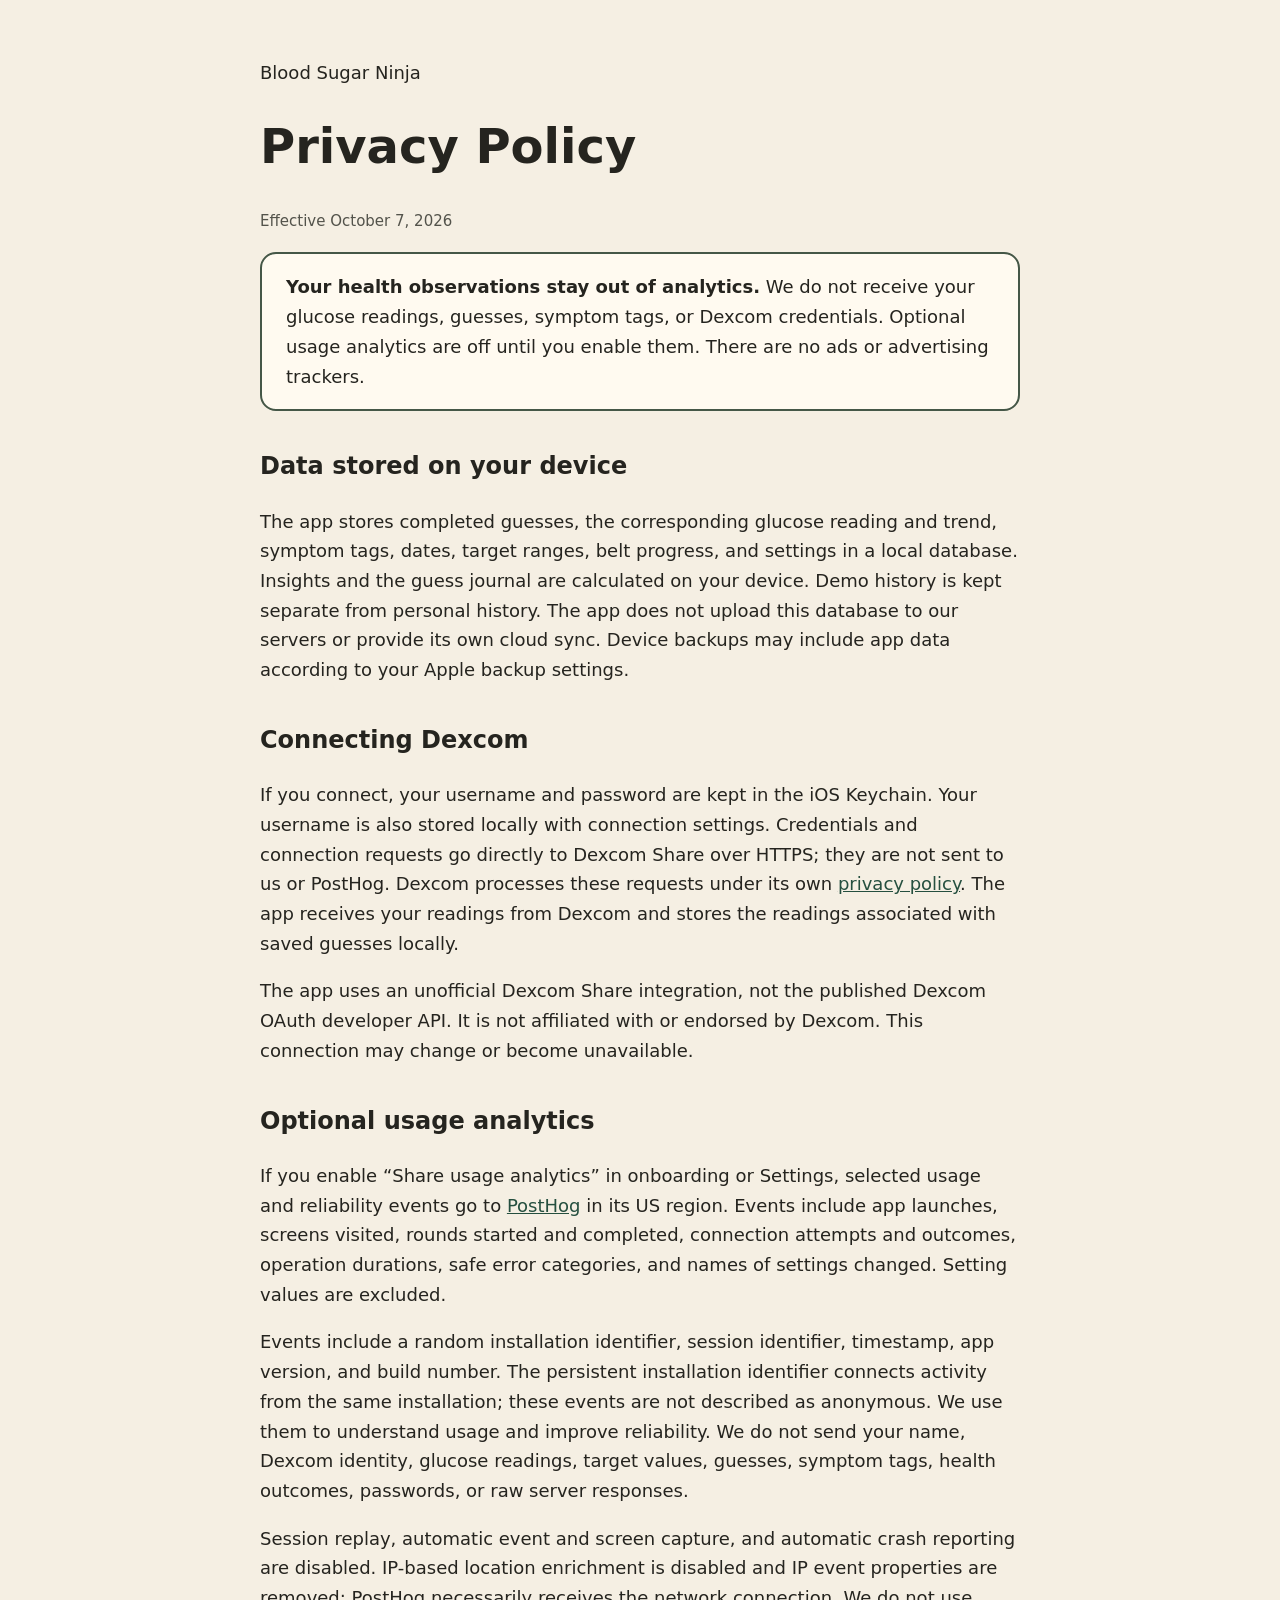
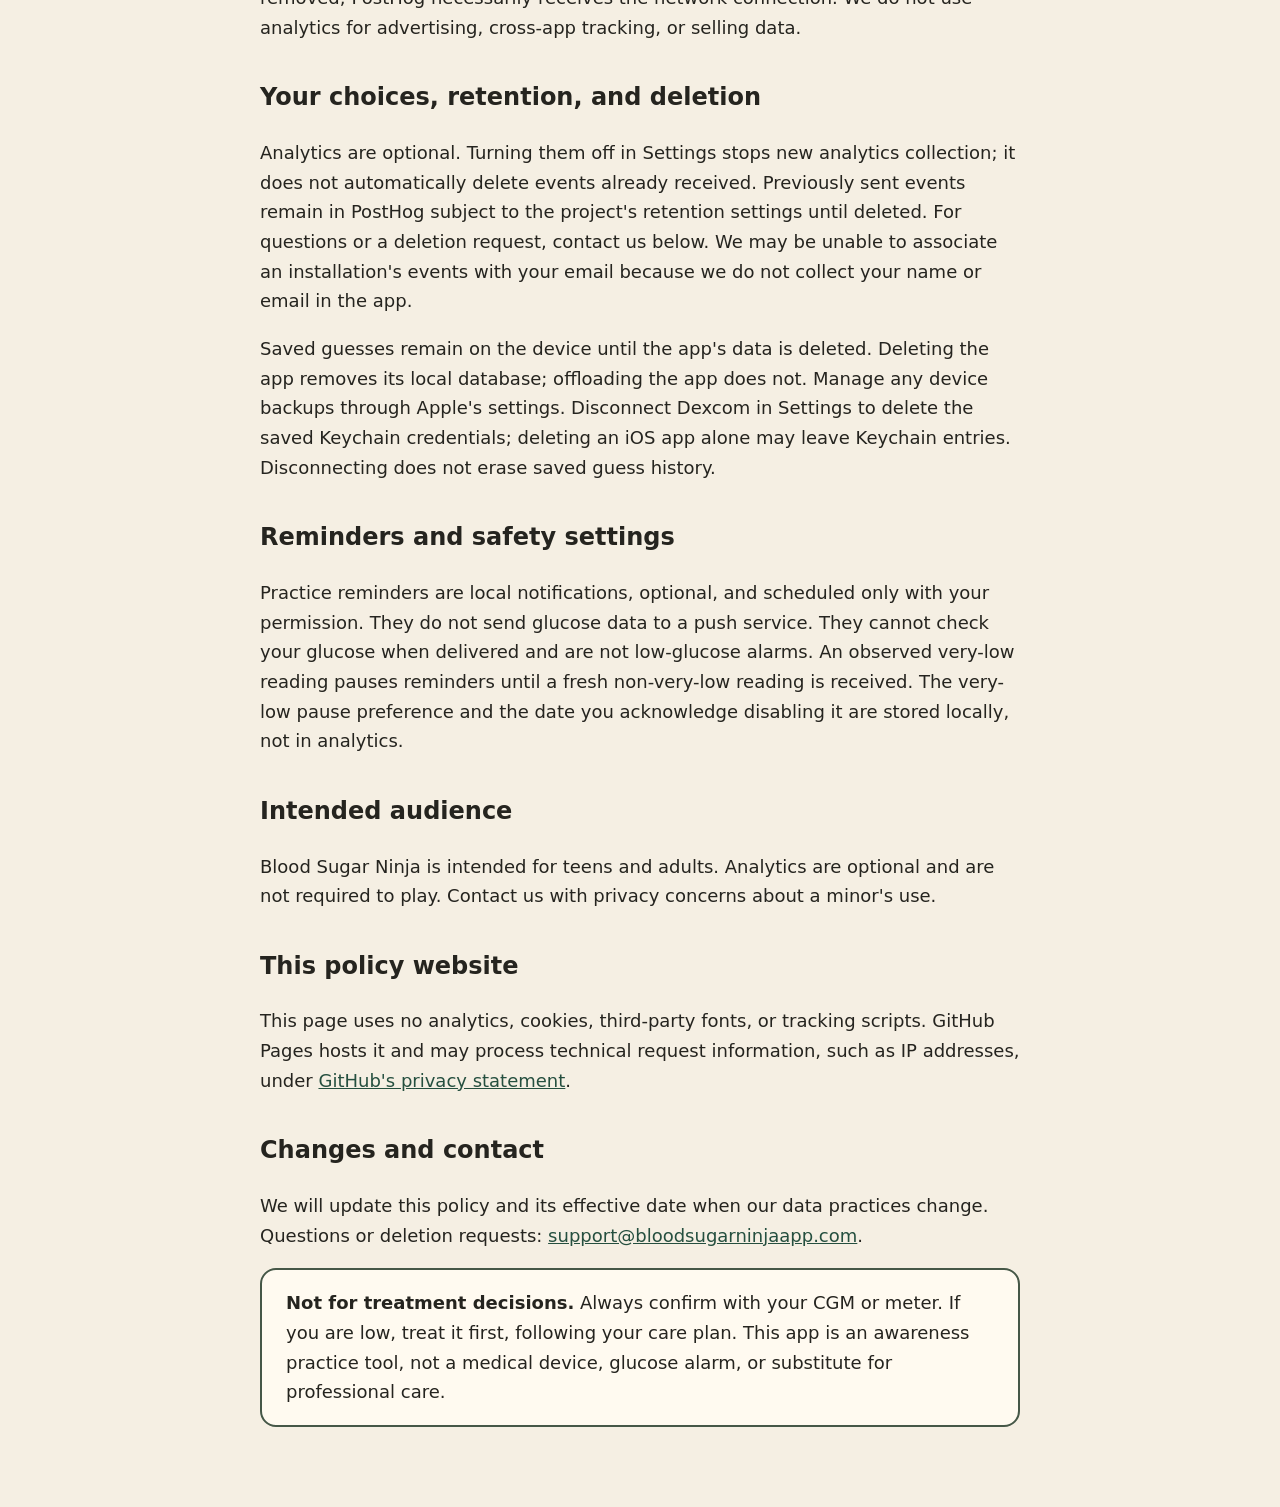
==== privacy.html @ e1798024 "Publish Blood Sugar Ninja prelaunch website and support page" ====
<!doctype html>
<html lang="en"><head><meta charset="utf-8"><meta name="viewport" content="width=device-width, initial-scale=1">
<title>Blood Sugar Ninja — Privacy Policy</title>
<meta name="description" content="How Blood Sugar Ninja handles glucose readings, saved guesses, optional analytics, and your privacy choices.">
<style>body{font:18px/1.65 system-ui,sans-serif;background:#f5efe3;color:#25241f;margin:0}main{max-width:760px;margin:auto;padding:40px 24px 80px}h1{font-size:clamp(32px,7vw,48px);line-height:1.1}h2{font-size:24px;margin-top:36px}a{color:#254f3f}aside{padding:18px 24px;border:2px solid #455747;border-radius:16px;background:#fffaf0}small{color:#53534b}</style>
</head><body><main>
<p>Blood Sugar Ninja</p><h1>Privacy Policy</h1><p><small>Effective October 7, 2026</small></p>
<aside><strong>Your health observations stay out of analytics.</strong> We do not receive your glucose readings, guesses, symptom tags, or Dexcom credentials. Optional usage analytics are off until you enable them. There are no ads or advertising trackers.</aside>
<h2>Data stored on your device</h2>
<p>The app stores completed guesses, the corresponding glucose reading and trend, symptom tags, dates, target ranges, belt progress, and settings in a local database. Insights and the guess journal are calculated on your device. Demo history is kept separate from personal history. The app does not upload this database to our servers or provide its own cloud sync. Device backups may include app data according to your Apple backup settings.</p>
<h2>Connecting Dexcom</h2>
<p>If you connect, your username and password are kept in the iOS Keychain. Your username is also stored locally with connection settings. Credentials and connection requests go directly to Dexcom Share over HTTPS; they are not sent to us or PostHog. Dexcom processes these requests under its own <a href="https://www.dexcom.com/en-us/legal/privacy-policy">privacy policy</a>. The app receives your readings from Dexcom and stores the readings associated with saved guesses locally.</p>
<p>The app uses an unofficial Dexcom Share integration, not the published Dexcom OAuth developer API. It is not affiliated with or endorsed by Dexcom. This connection may change or become unavailable.</p>
<h2>Optional usage analytics</h2>
<p>If you enable “Share usage analytics” in onboarding or Settings, selected usage and reliability events go to <a href="https://posthog.com/privacy">PostHog</a> in its US region. Events include app launches, screens visited, rounds started and completed, connection attempts and outcomes, operation durations, safe error categories, and names of settings changed. Setting values are excluded.</p>
<p>Events include a random installation identifier, session identifier, timestamp, app version, and build number. The persistent installation identifier connects activity from the same installation; these events are not described as anonymous. We use them to understand usage and improve reliability. We do not send your name, Dexcom identity, glucose readings, target values, guesses, symptom tags, health outcomes, passwords, or raw server responses.</p>
<p>Session replay, automatic event and screen capture, and automatic crash reporting are disabled. IP-based location enrichment is disabled and IP event properties are removed; PostHog necessarily receives the network connection. We do not use analytics for advertising, cross-app tracking, or selling data.</p>
<h2>Your choices, retention, and deletion</h2>
<p>Analytics are optional. Turning them off in Settings stops new analytics collection; it does not automatically delete events already received. Previously sent events remain in PostHog subject to the project's retention settings until deleted. For questions or a deletion request, contact us below. We may be unable to associate an installation's events with your email because we do not collect your name or email in the app.</p>
<p>Saved guesses remain on the device until the app's data is deleted. Deleting the app removes its local database; offloading the app does not. Manage any device backups through Apple's settings. Disconnect Dexcom in Settings to delete the saved Keychain credentials; deleting an iOS app alone may leave Keychain entries. Disconnecting does not erase saved guess history.</p>
<h2>Reminders and safety settings</h2>
<p>Practice reminders are local notifications, optional, and scheduled only with your permission. They do not send glucose data to a push service. They cannot check your glucose when delivered and are not low-glucose alarms. An observed very-low reading pauses reminders until a fresh non-very-low reading is received. The very-low pause preference and the date you acknowledge disabling it are stored locally, not in analytics.</p>
<h2>Intended audience</h2>
<p>Blood Sugar Ninja is intended for teens and adults. Analytics are optional and are not required to play. Contact us with privacy concerns about a minor's use.</p>
<h2>This policy website</h2>
<p>This page uses no analytics, cookies, third-party fonts, or tracking scripts. GitHub Pages hosts it and may process technical request information, such as IP addresses, under <a href="https://docs.github.com/en/site-policy/privacy-policies/github-general-privacy-statement">GitHub's privacy statement</a>.</p>
<h2>Changes and contact</h2>
<p>We will update this policy and its effective date when our data practices change. Questions or deletion requests: <a href="mailto:support@bloodsugarninjaapp.com">support@bloodsugarninjaapp.com</a>.</p>
<aside><strong>Not for treatment decisions.</strong> Always confirm with your CGM or meter. If you are low, treat it first, following your care plan. This app is an awareness practice tool, not a medical device, glucose alarm, or substitute for professional care.</aside>
</main></body></html>
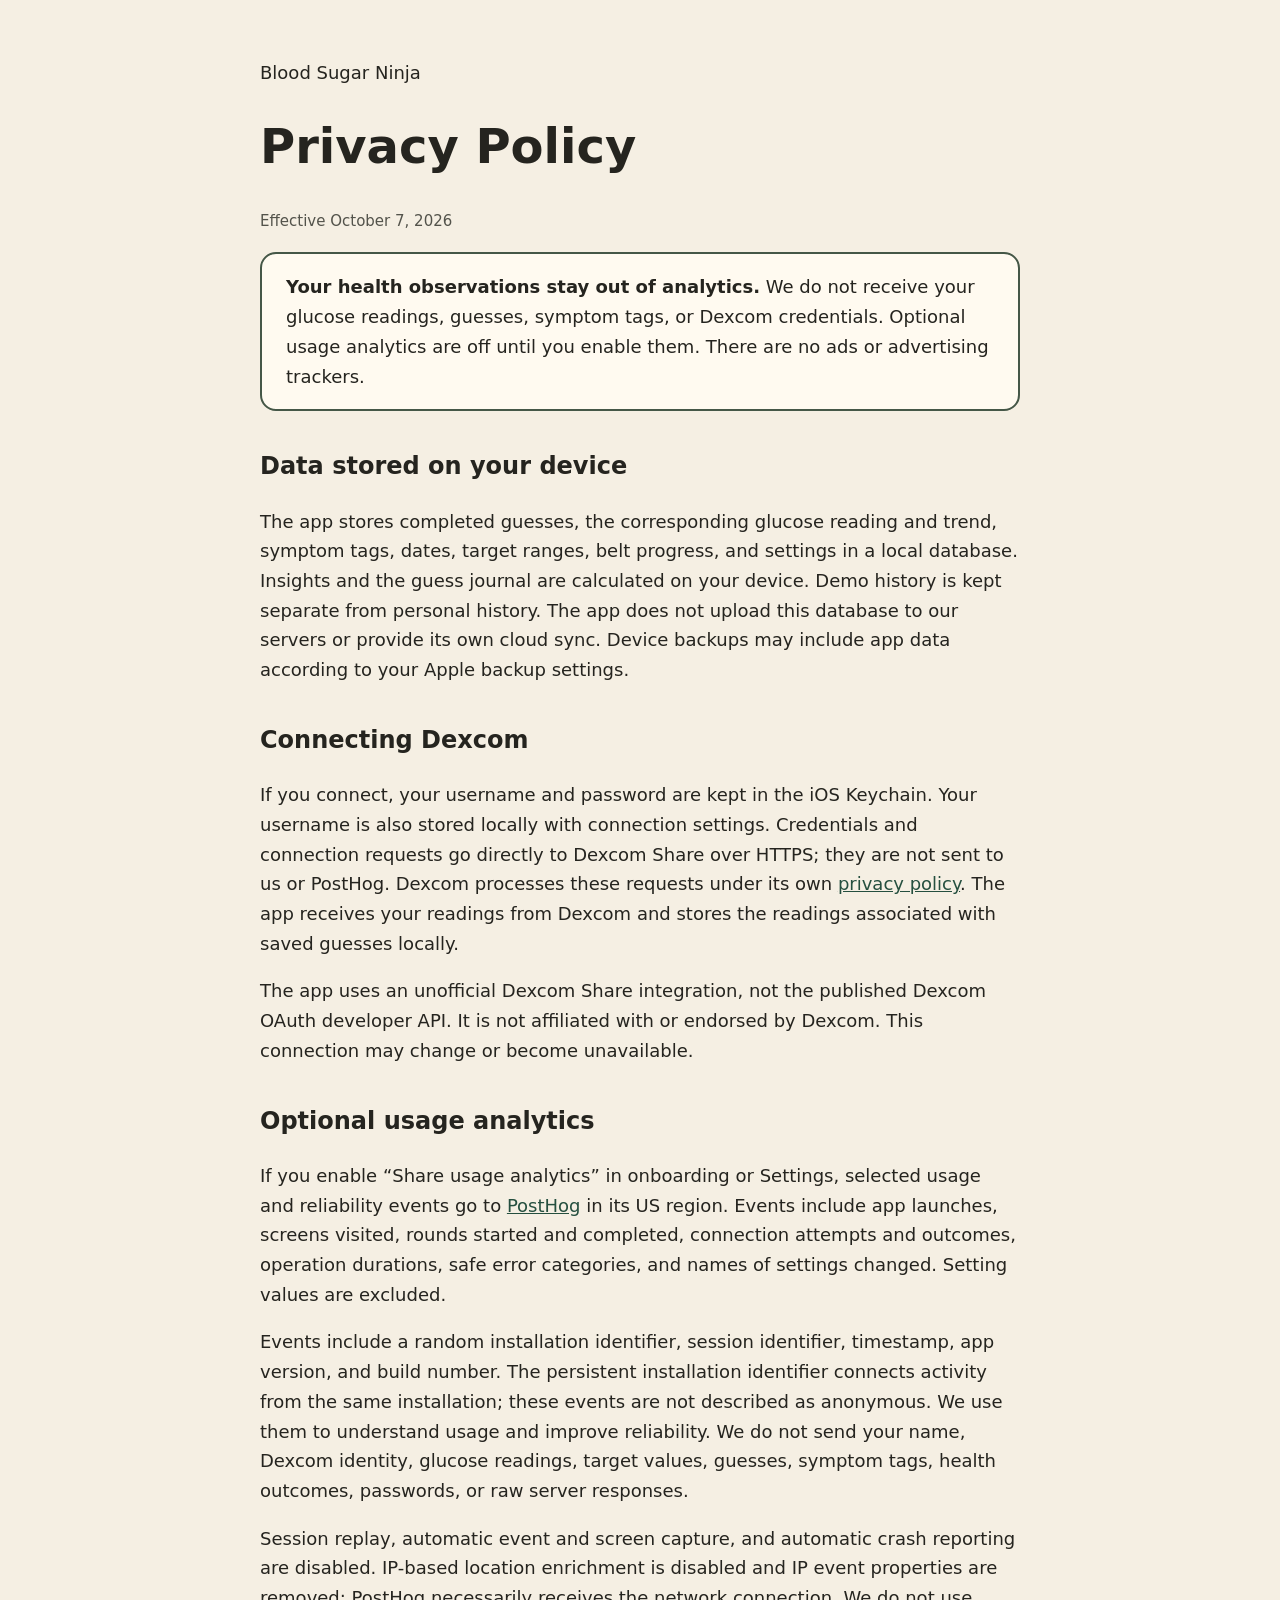
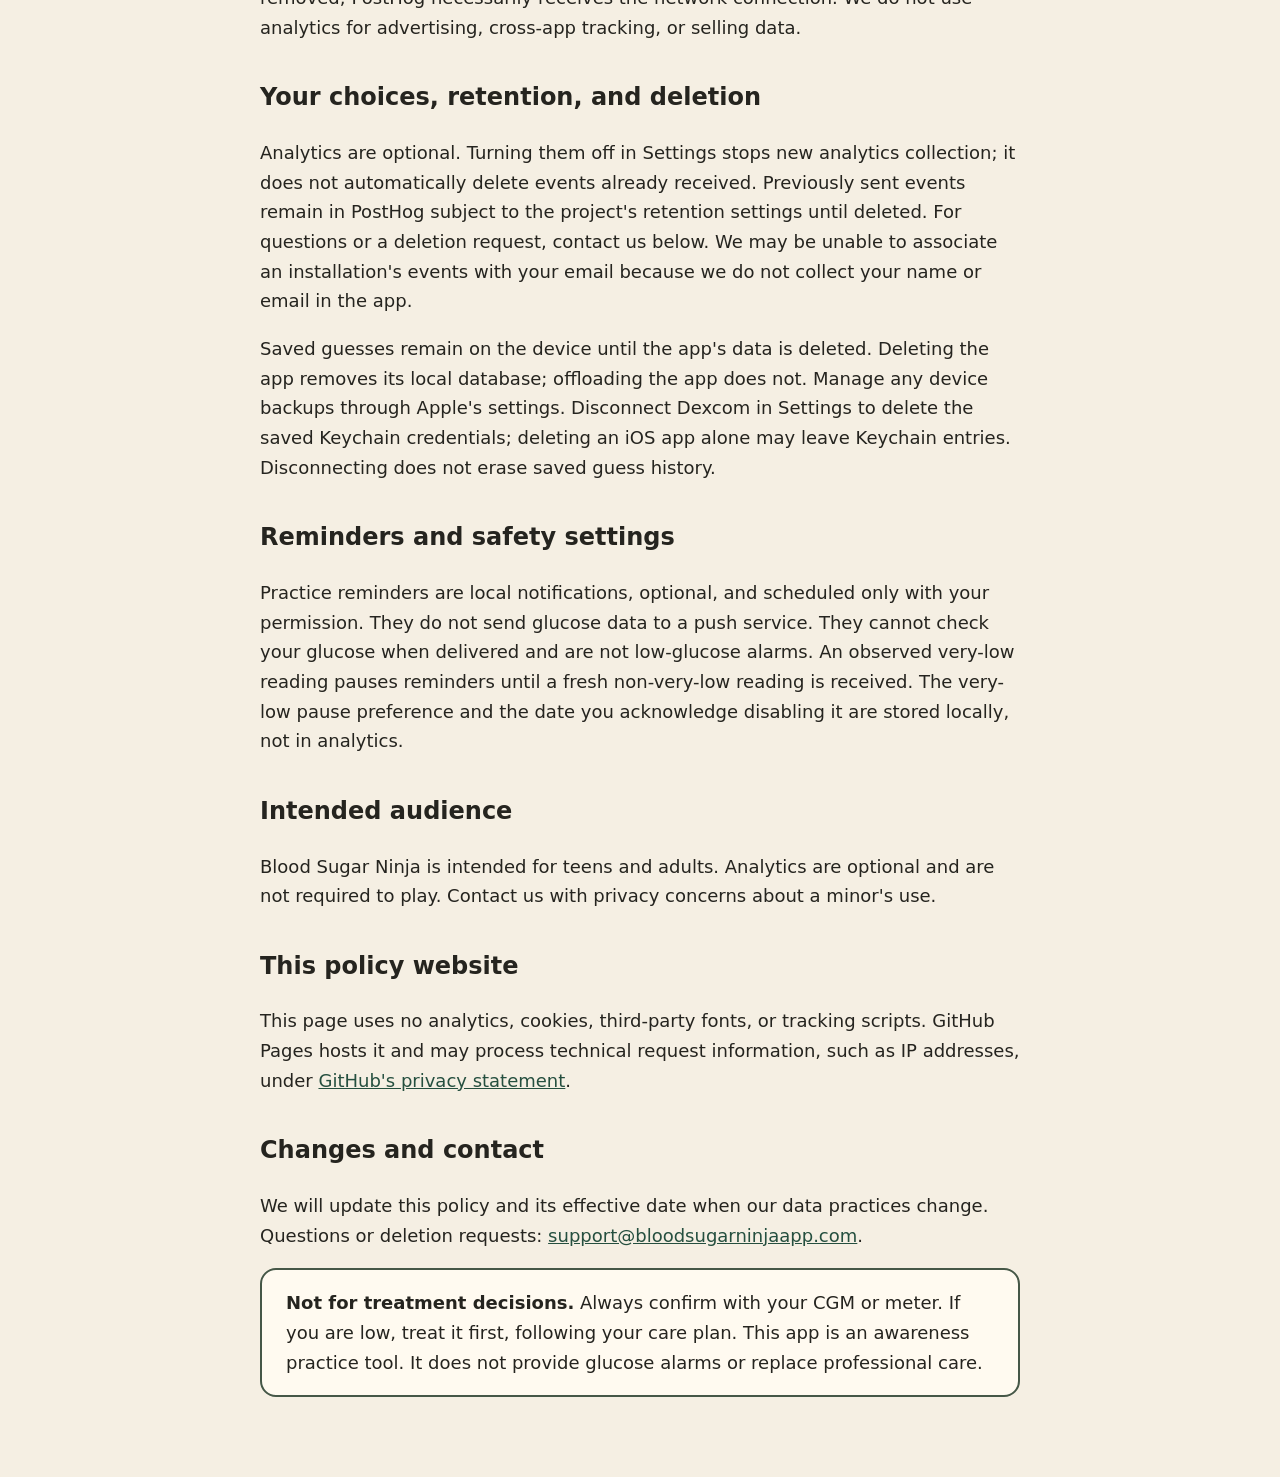
==== commit a7787355: "Polish mobile prelaunch layout and refresh website assets" ====
--- a/privacy.html
+++ b/privacy.html
@@ -26,5 +26,5 @@
 <p>This page uses no analytics, cookies, third-party fonts, or tracking scripts. GitHub Pages hosts it and may process technical request information, such as IP addresses, under <a href="https://docs.github.com/en/site-policy/privacy-policies/github-general-privacy-statement">GitHub's privacy statement</a>.</p>
 <h2>Changes and contact</h2>
 <p>We will update this policy and its effective date when our data practices change. Questions or deletion requests: <a href="mailto:support@bloodsugarninjaapp.com">support@bloodsugarninjaapp.com</a>.</p>
-<aside><strong>Not for treatment decisions.</strong> Always confirm with your CGM or meter. If you are low, treat it first, following your care plan. This app is an awareness practice tool, not a medical device, glucose alarm, or substitute for professional care.</aside>
+<aside><strong>Not for treatment decisions.</strong> Always confirm with your CGM or meter. If you are low, treat it first, following your care plan. This app is an awareness practice tool. It does not provide glucose alarms or replace professional care.</aside>
 </main></body></html>
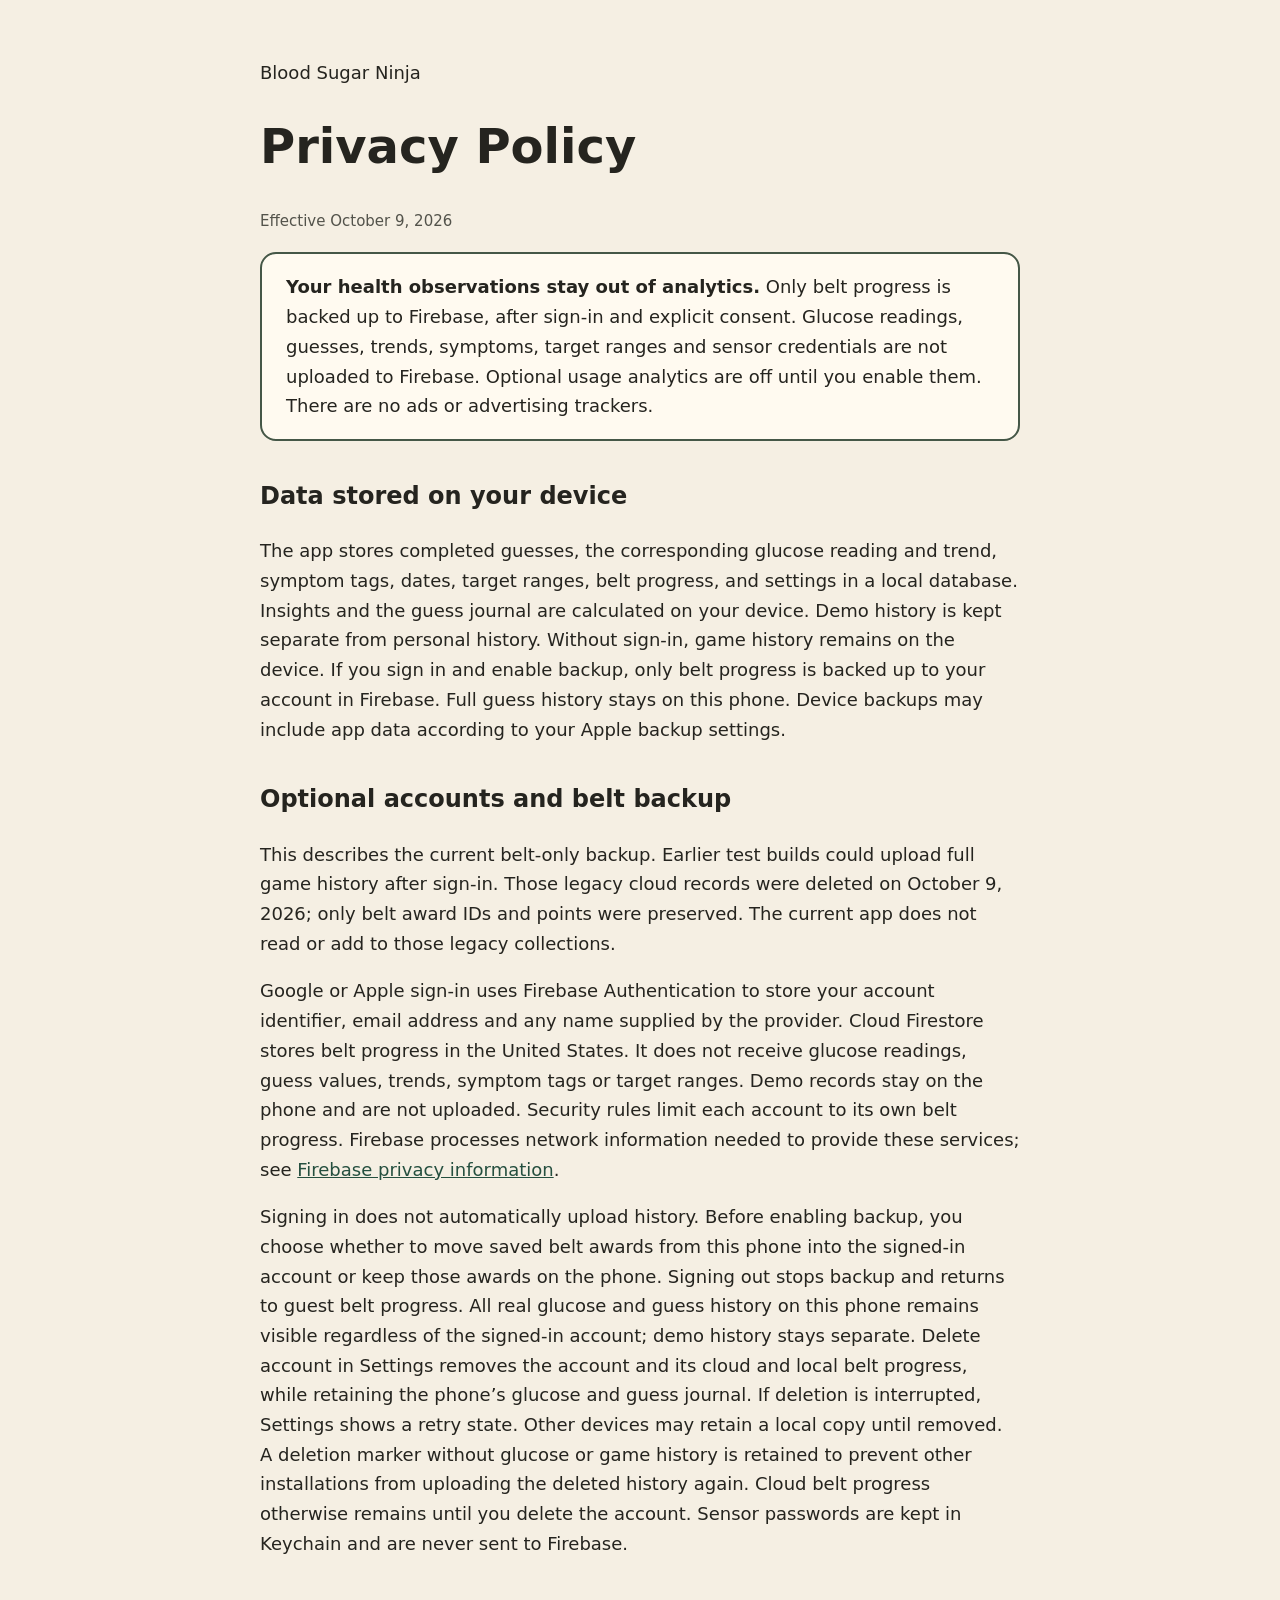
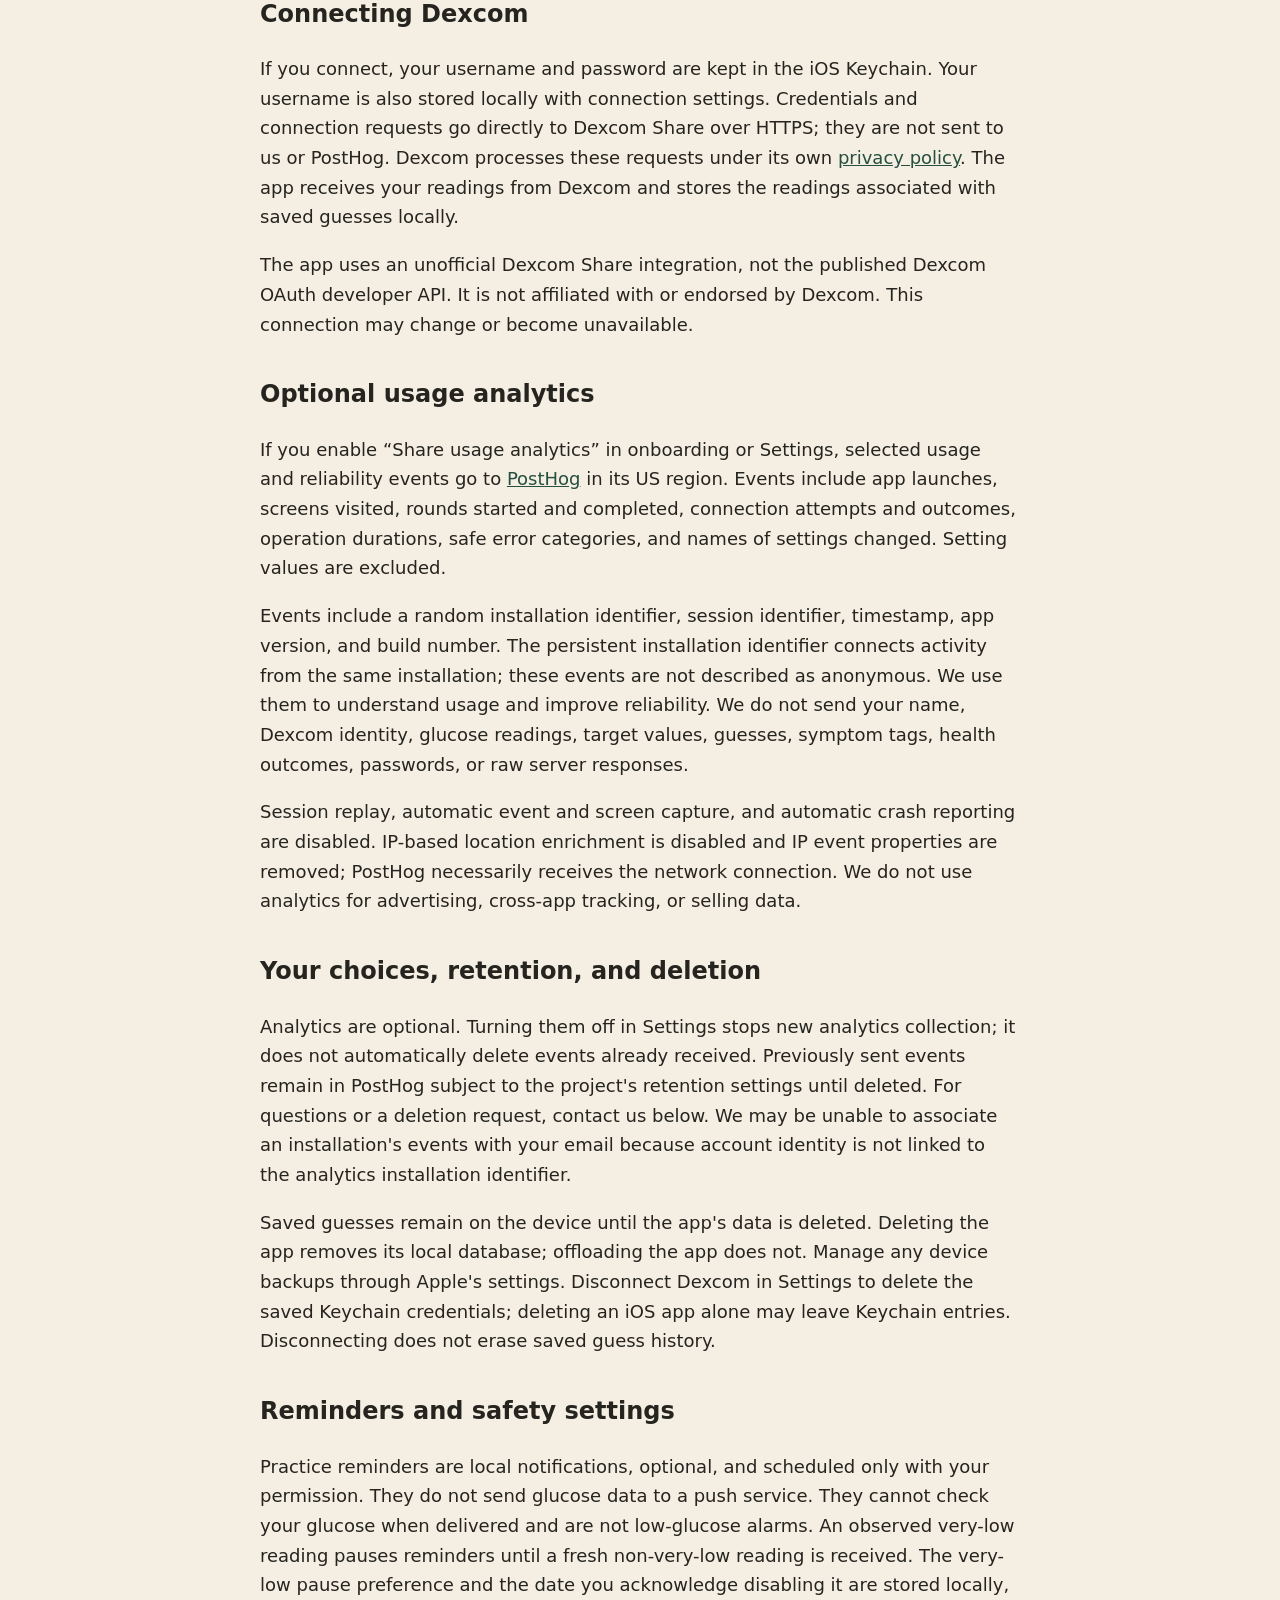
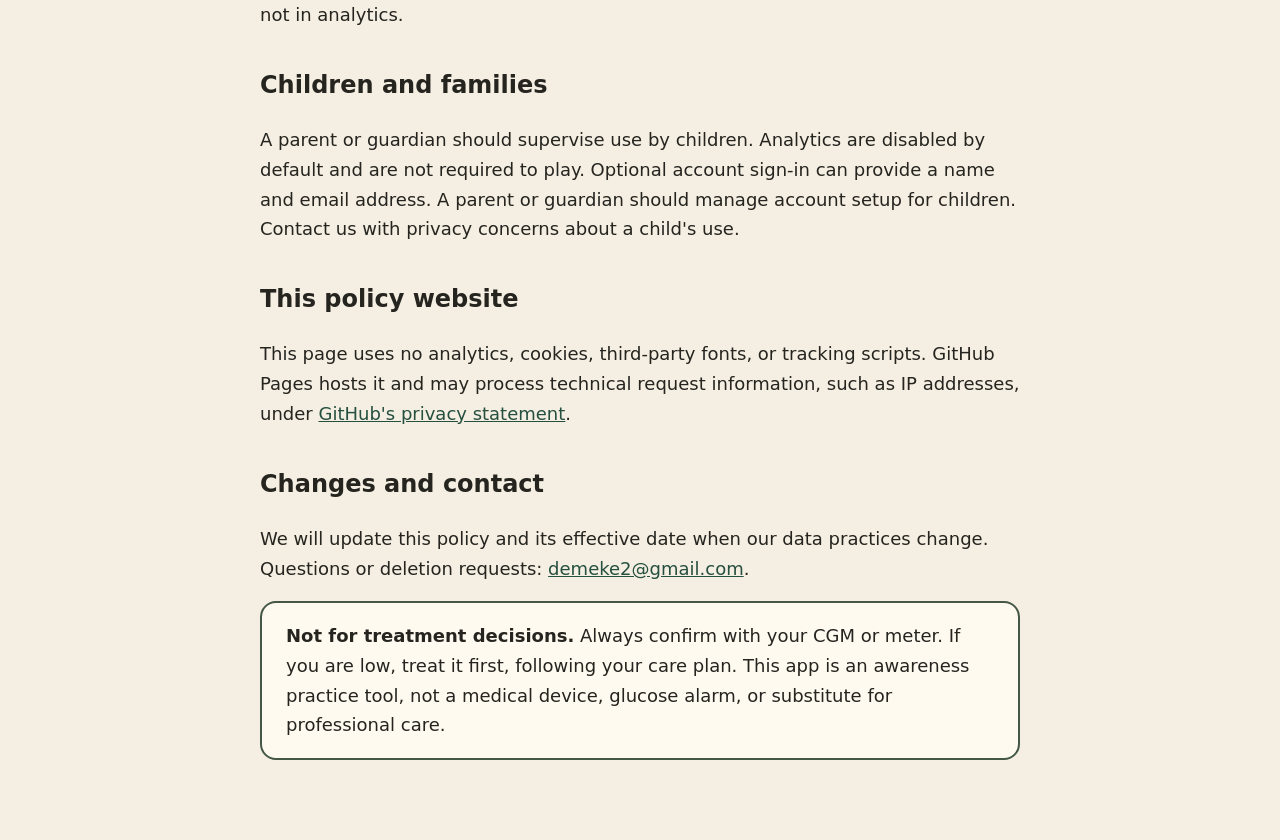
==== commit d8ba8574: "Publish belt-only backup and shared-phone journal policy" ====
--- a/privacy.html
+++ b/privacy.html
@@ -4,10 +4,14 @@
 <meta name="description" content="How Blood Sugar Ninja handles glucose readings, saved guesses, optional analytics, and your privacy choices.">
 <style>body{font:18px/1.65 system-ui,sans-serif;background:#f5efe3;color:#25241f;margin:0}main{max-width:760px;margin:auto;padding:40px 24px 80px}h1{font-size:clamp(32px,7vw,48px);line-height:1.1}h2{font-size:24px;margin-top:36px}a{color:#254f3f}aside{padding:18px 24px;border:2px solid #455747;border-radius:16px;background:#fffaf0}small{color:#53534b}</style>
 </head><body><main>
-<p>Blood Sugar Ninja</p><h1>Privacy Policy</h1><p><small>Effective October 7, 2026</small></p>
-<aside><strong>Your health observations stay out of analytics.</strong> We do not receive your glucose readings, guesses, symptom tags, or Dexcom credentials. Optional usage analytics are off until you enable them. There are no ads or advertising trackers.</aside>
+<p>Blood Sugar Ninja</p><h1>Privacy Policy</h1><p><small>Effective October 9, 2026</small></p>
+<aside><strong>Your health observations stay out of analytics.</strong> Only belt progress is backed up to Firebase, after sign-in and explicit consent. Glucose readings, guesses, trends, symptoms, target ranges and sensor credentials are not uploaded to Firebase. Optional usage analytics are off until you enable them. There are no ads or advertising trackers.</aside>
 <h2>Data stored on your device</h2>
-<p>The app stores completed guesses, the corresponding glucose reading and trend, symptom tags, dates, target ranges, belt progress, and settings in a local database. Insights and the guess journal are calculated on your device. Demo history is kept separate from personal history. The app does not upload this database to our servers or provide its own cloud sync. Device backups may include app data according to your Apple backup settings.</p>
+<p>The app stores completed guesses, the corresponding glucose reading and trend, symptom tags, dates, target ranges, belt progress, and settings in a local database. Insights and the guess journal are calculated on your device. Demo history is kept separate from personal history. Without sign-in, game history remains on the device. If you sign in and enable backup, only belt progress is backed up to your account in Firebase. Full guess history stays on this phone. Device backups may include app data according to your Apple backup settings.</p>
+<h2>Optional accounts and belt backup</h2>
+<p>This describes the current belt-only backup. Earlier test builds could upload full game history after sign-in. Those legacy cloud records were deleted on October 9, 2026; only belt award IDs and points were preserved. The current app does not read or add to those legacy collections.</p>
+<p>Google or Apple sign-in uses Firebase Authentication to store your account identifier, email address and any name supplied by the provider. Cloud Firestore stores belt progress in the United States. It does not receive glucose readings, guess values, trends, symptom tags or target ranges. Demo records stay on the phone and are not uploaded. Security rules limit each account to its own belt progress. Firebase processes network information needed to provide these services; see <a href="https://firebase.google.com/support/privacy">Firebase privacy information</a>.</p>
+<p>Signing in does not automatically upload history. Before enabling backup, you choose whether to move saved belt awards from this phone into the signed-in account or keep those awards on the phone. Signing out stops backup and returns to guest belt progress. All real glucose and guess history on this phone remains visible regardless of the signed-in account; demo history stays separate. Delete account in Settings removes the account and its cloud and local belt progress, while retaining the phone’s glucose and guess journal. If deletion is interrupted, Settings shows a retry state. Other devices may retain a local copy until removed. A deletion marker without glucose or game history is retained to prevent other installations from uploading the deleted history again. Cloud belt progress otherwise remains until you delete the account. Sensor passwords are kept in Keychain and are never sent to Firebase.</p>
 <h2>Connecting Dexcom</h2>
 <p>If you connect, your username and password are kept in the iOS Keychain. Your username is also stored locally with connection settings. Credentials and connection requests go directly to Dexcom Share over HTTPS; they are not sent to us or PostHog. Dexcom processes these requests under its own <a href="https://www.dexcom.com/en-us/legal/privacy-policy">privacy policy</a>. The app receives your readings from Dexcom and stores the readings associated with saved guesses locally.</p>
 <p>The app uses an unofficial Dexcom Share integration, not the published Dexcom OAuth developer API. It is not affiliated with or endorsed by Dexcom. This connection may change or become unavailable.</p>
@@ -16,15 +20,15 @@
 <p>Events include a random installation identifier, session identifier, timestamp, app version, and build number. The persistent installation identifier connects activity from the same installation; these events are not described as anonymous. We use them to understand usage and improve reliability. We do not send your name, Dexcom identity, glucose readings, target values, guesses, symptom tags, health outcomes, passwords, or raw server responses.</p>
 <p>Session replay, automatic event and screen capture, and automatic crash reporting are disabled. IP-based location enrichment is disabled and IP event properties are removed; PostHog necessarily receives the network connection. We do not use analytics for advertising, cross-app tracking, or selling data.</p>
 <h2>Your choices, retention, and deletion</h2>
-<p>Analytics are optional. Turning them off in Settings stops new analytics collection; it does not automatically delete events already received. Previously sent events remain in PostHog subject to the project's retention settings until deleted. For questions or a deletion request, contact us below. We may be unable to associate an installation's events with your email because we do not collect your name or email in the app.</p>
+<p>Analytics are optional. Turning them off in Settings stops new analytics collection; it does not automatically delete events already received. Previously sent events remain in PostHog subject to the project's retention settings until deleted. For questions or a deletion request, contact us below. We may be unable to associate an installation's events with your email because account identity is not linked to the analytics installation identifier.</p>
 <p>Saved guesses remain on the device until the app's data is deleted. Deleting the app removes its local database; offloading the app does not. Manage any device backups through Apple's settings. Disconnect Dexcom in Settings to delete the saved Keychain credentials; deleting an iOS app alone may leave Keychain entries. Disconnecting does not erase saved guess history.</p>
 <h2>Reminders and safety settings</h2>
 <p>Practice reminders are local notifications, optional, and scheduled only with your permission. They do not send glucose data to a push service. They cannot check your glucose when delivered and are not low-glucose alarms. An observed very-low reading pauses reminders until a fresh non-very-low reading is received. The very-low pause preference and the date you acknowledge disabling it are stored locally, not in analytics.</p>
-<h2>Intended audience</h2>
-<p>Blood Sugar Ninja is intended for teens and adults. Analytics are optional and are not required to play. Contact us with privacy concerns about a minor's use.</p>
+<h2>Children and families</h2>
+<p>A parent or guardian should supervise use by children. Analytics are disabled by default and are not required to play. Optional account sign-in can provide a name and email address. A parent or guardian should manage account setup for children. Contact us with privacy concerns about a child's use.</p>
 <h2>This policy website</h2>
 <p>This page uses no analytics, cookies, third-party fonts, or tracking scripts. GitHub Pages hosts it and may process technical request information, such as IP addresses, under <a href="https://docs.github.com/en/site-policy/privacy-policies/github-general-privacy-statement">GitHub's privacy statement</a>.</p>
 <h2>Changes and contact</h2>
-<p>We will update this policy and its effective date when our data practices change. Questions or deletion requests: <a href="mailto:support@bloodsugarninjaapp.com">support@bloodsugarninjaapp.com</a>.</p>
-<aside><strong>Not for treatment decisions.</strong> Always confirm with your CGM or meter. If you are low, treat it first, following your care plan. This app is an awareness practice tool. It does not provide glucose alarms or replace professional care.</aside>
+<p>We will update this policy and its effective date when our data practices change. Questions or deletion requests: <a href="mailto:demeke2@gmail.com">demeke2@gmail.com</a>.</p>
+<aside><strong>Not for treatment decisions.</strong> Always confirm with your CGM or meter. If you are low, treat it first, following your care plan. This app is an awareness practice tool, not a medical device, glucose alarm, or substitute for professional care.</aside>
 </main></body></html>
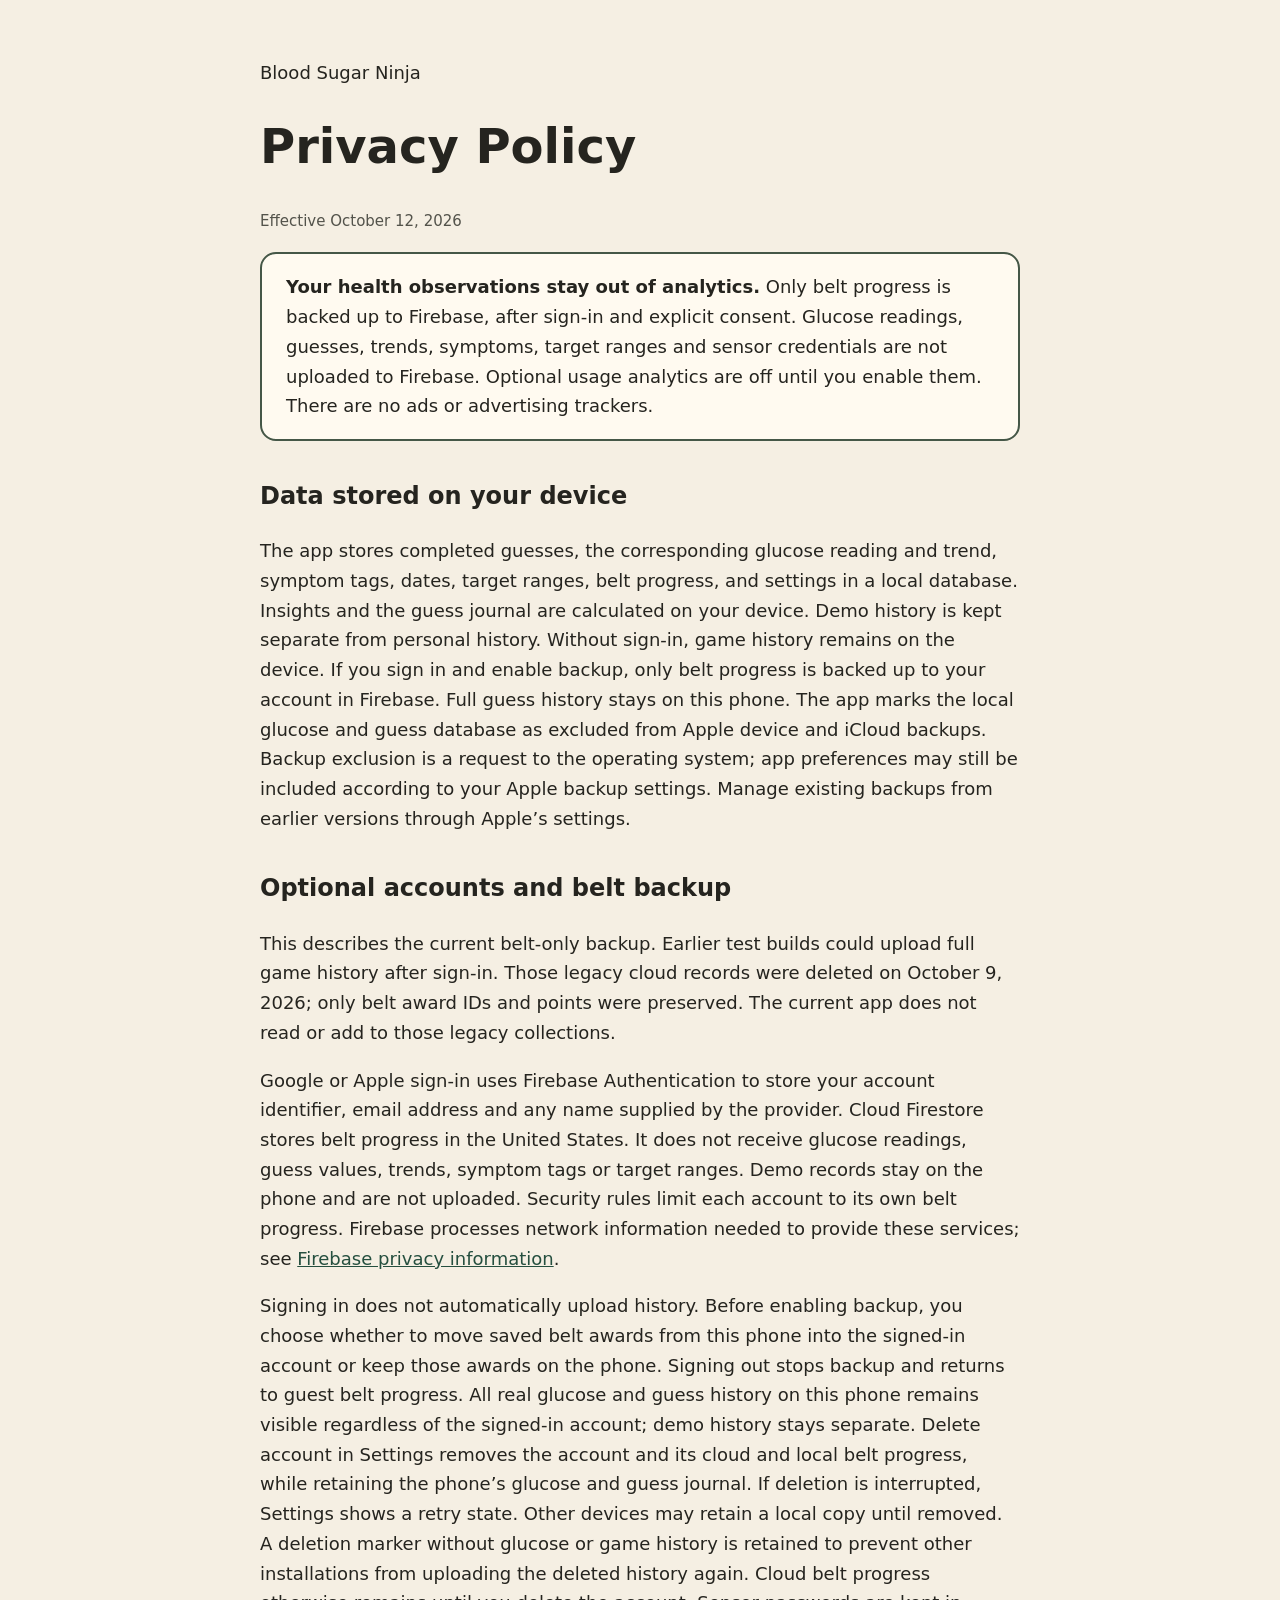
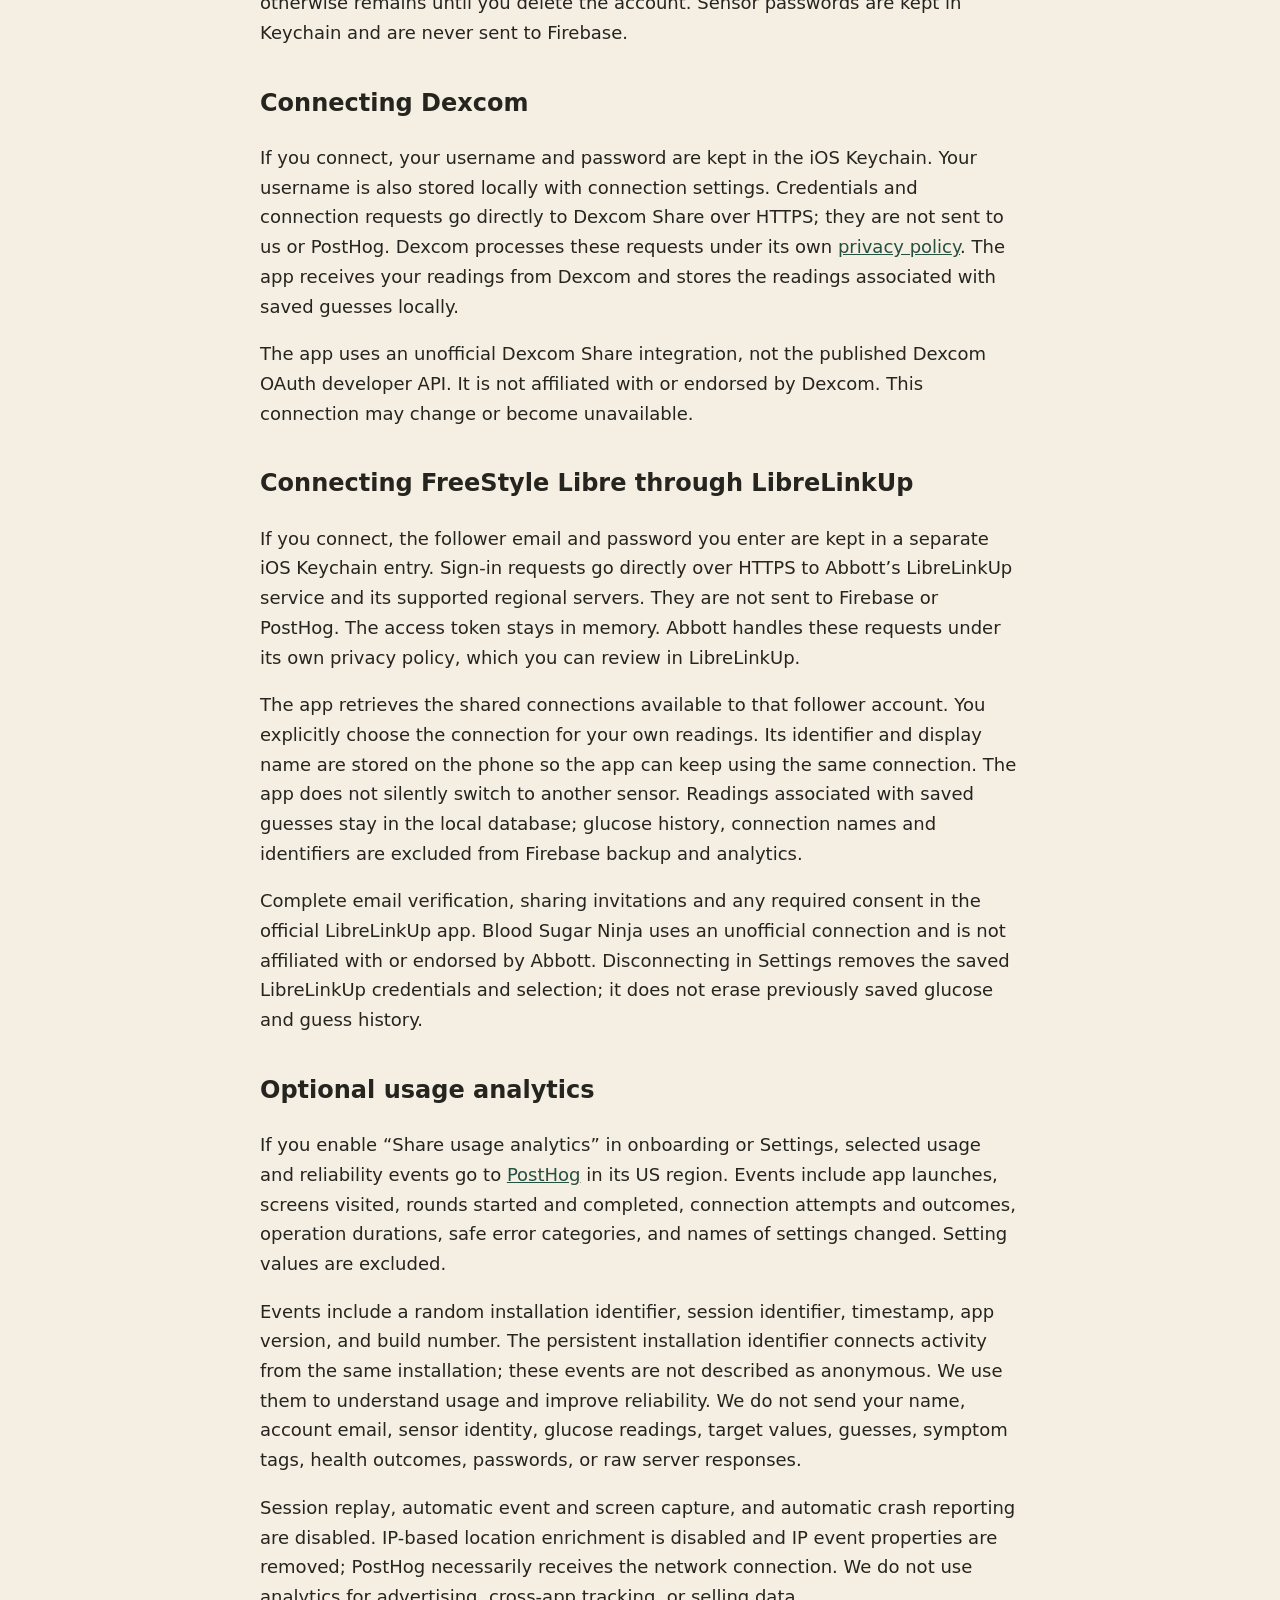
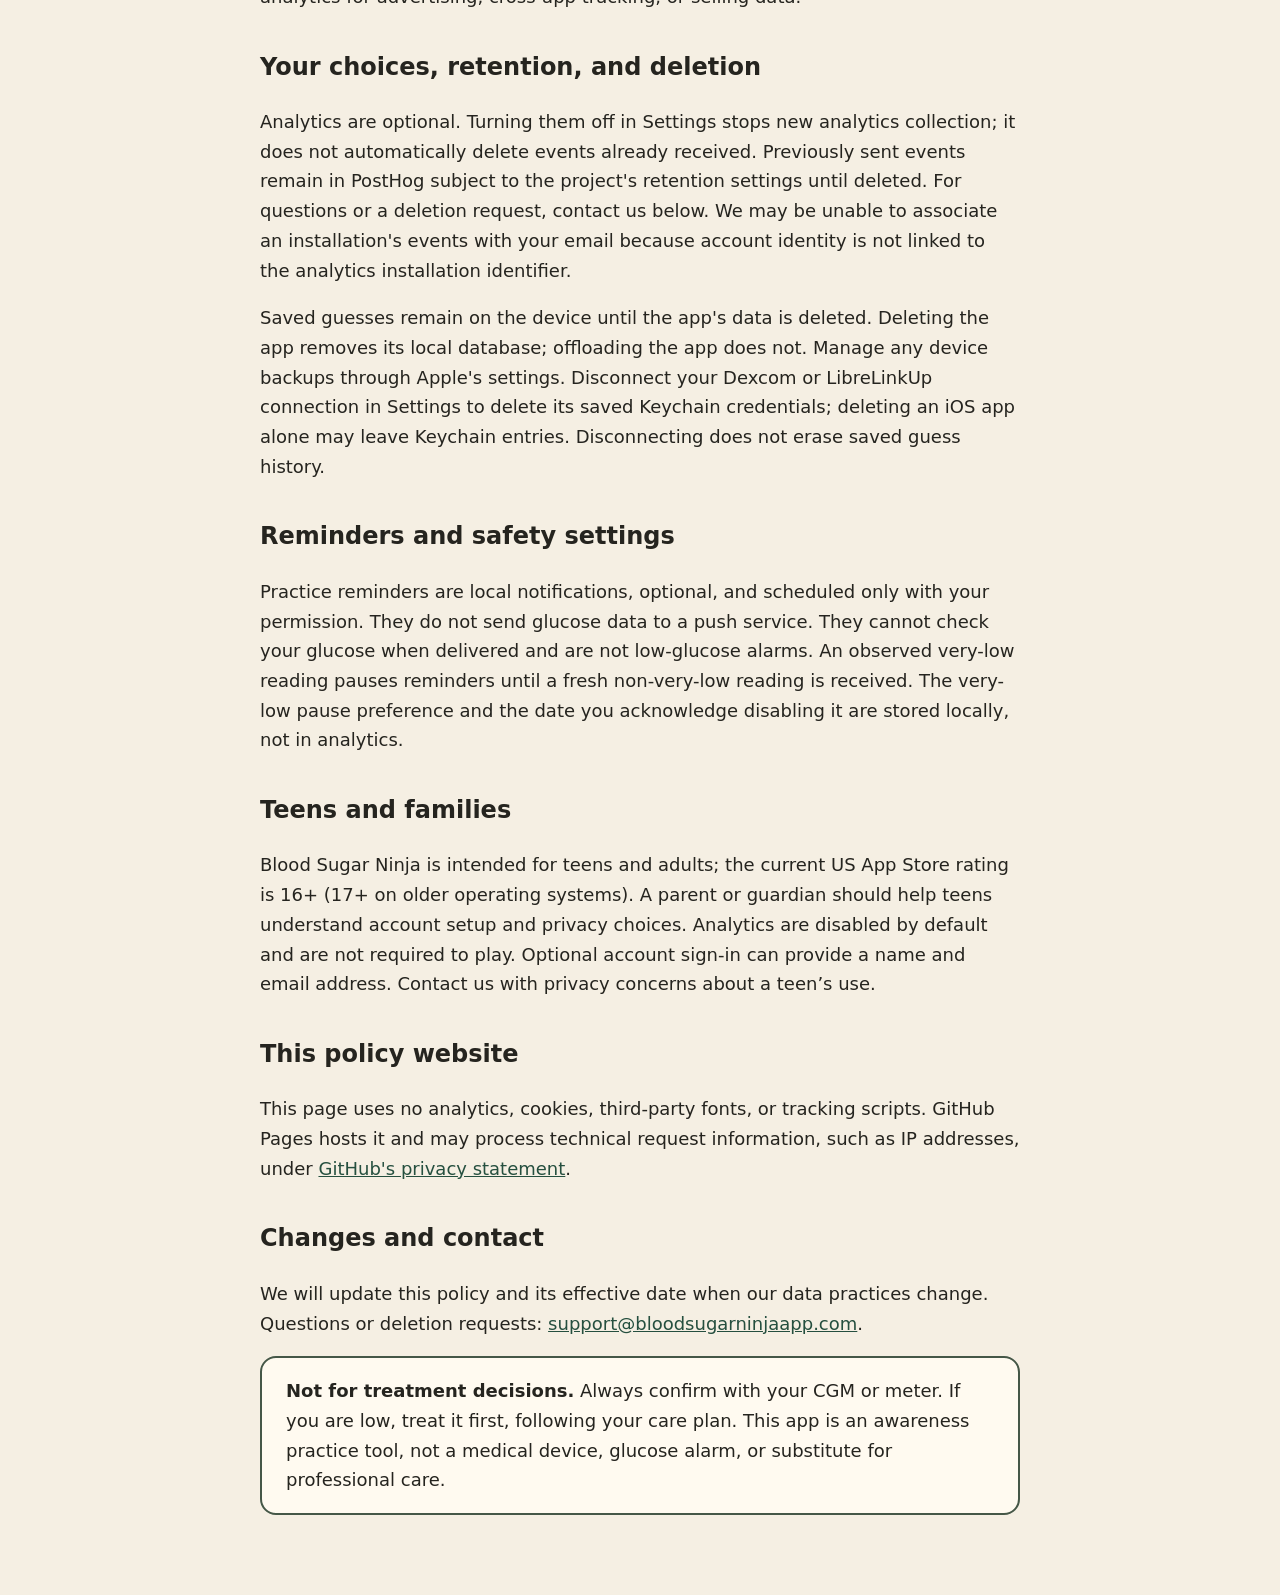
==== commit 79d534d0: "Align launch website with CGM connections and belt-only backup" ====
--- a/privacy.html
+++ b/privacy.html
@@ -4,10 +4,10 @@
 <meta name="description" content="How Blood Sugar Ninja handles glucose readings, saved guesses, optional analytics, and your privacy choices.">
 <style>body{font:18px/1.65 system-ui,sans-serif;background:#f5efe3;color:#25241f;margin:0}main{max-width:760px;margin:auto;padding:40px 24px 80px}h1{font-size:clamp(32px,7vw,48px);line-height:1.1}h2{font-size:24px;margin-top:36px}a{color:#254f3f}aside{padding:18px 24px;border:2px solid #455747;border-radius:16px;background:#fffaf0}small{color:#53534b}</style>
 </head><body><main>
-<p>Blood Sugar Ninja</p><h1>Privacy Policy</h1><p><small>Effective October 9, 2026</small></p>
+<p>Blood Sugar Ninja</p><h1>Privacy Policy</h1><p><small>Effective October 12, 2026</small></p>
 <aside><strong>Your health observations stay out of analytics.</strong> Only belt progress is backed up to Firebase, after sign-in and explicit consent. Glucose readings, guesses, trends, symptoms, target ranges and sensor credentials are not uploaded to Firebase. Optional usage analytics are off until you enable them. There are no ads or advertising trackers.</aside>
 <h2>Data stored on your device</h2>
-<p>The app stores completed guesses, the corresponding glucose reading and trend, symptom tags, dates, target ranges, belt progress, and settings in a local database. Insights and the guess journal are calculated on your device. Demo history is kept separate from personal history. Without sign-in, game history remains on the device. If you sign in and enable backup, only belt progress is backed up to your account in Firebase. Full guess history stays on this phone. Device backups may include app data according to your Apple backup settings.</p>
+<p>The app stores completed guesses, the corresponding glucose reading and trend, symptom tags, dates, target ranges, belt progress, and settings in a local database. Insights and the guess journal are calculated on your device. Demo history is kept separate from personal history. Without sign-in, game history remains on the device. If you sign in and enable backup, only belt progress is backed up to your account in Firebase. Full guess history stays on this phone. The app marks the local glucose and guess database as excluded from Apple device and iCloud backups. Backup exclusion is a request to the operating system; app preferences may still be included according to your Apple backup settings. Manage existing backups from earlier versions through Apple’s settings.</p>
 <h2>Optional accounts and belt backup</h2>
 <p>This describes the current belt-only backup. Earlier test builds could upload full game history after sign-in. Those legacy cloud records were deleted on October 9, 2026; only belt award IDs and points were preserved. The current app does not read or add to those legacy collections.</p>
 <p>Google or Apple sign-in uses Firebase Authentication to store your account identifier, email address and any name supplied by the provider. Cloud Firestore stores belt progress in the United States. It does not receive glucose readings, guess values, trends, symptom tags or target ranges. Demo records stay on the phone and are not uploaded. Security rules limit each account to its own belt progress. Firebase processes network information needed to provide these services; see <a href="https://firebase.google.com/support/privacy">Firebase privacy information</a>.</p>
@@ -15,20 +15,24 @@
 <h2>Connecting Dexcom</h2>
 <p>If you connect, your username and password are kept in the iOS Keychain. Your username is also stored locally with connection settings. Credentials and connection requests go directly to Dexcom Share over HTTPS; they are not sent to us or PostHog. Dexcom processes these requests under its own <a href="https://www.dexcom.com/en-us/legal/privacy-policy">privacy policy</a>. The app receives your readings from Dexcom and stores the readings associated with saved guesses locally.</p>
 <p>The app uses an unofficial Dexcom Share integration, not the published Dexcom OAuth developer API. It is not affiliated with or endorsed by Dexcom. This connection may change or become unavailable.</p>
+<h2>Connecting FreeStyle Libre through LibreLinkUp</h2>
+<p>If you connect, the follower email and password you enter are kept in a separate iOS Keychain entry. Sign-in requests go directly over HTTPS to Abbott’s LibreLinkUp service and its supported regional servers. They are not sent to Firebase or PostHog. The access token stays in memory. Abbott handles these requests under its own privacy policy, which you can review in LibreLinkUp.</p>
+<p>The app retrieves the shared connections available to that follower account. You explicitly choose the connection for your own readings. Its identifier and display name are stored on the phone so the app can keep using the same connection. The app does not silently switch to another sensor. Readings associated with saved guesses stay in the local database; glucose history, connection names and identifiers are excluded from Firebase backup and analytics.</p>
+<p>Complete email verification, sharing invitations and any required consent in the official LibreLinkUp app. Blood Sugar Ninja uses an unofficial connection and is not affiliated with or endorsed by Abbott. Disconnecting in Settings removes the saved LibreLinkUp credentials and selection; it does not erase previously saved glucose and guess history.</p>
 <h2>Optional usage analytics</h2>
 <p>If you enable “Share usage analytics” in onboarding or Settings, selected usage and reliability events go to <a href="https://posthog.com/privacy">PostHog</a> in its US region. Events include app launches, screens visited, rounds started and completed, connection attempts and outcomes, operation durations, safe error categories, and names of settings changed. Setting values are excluded.</p>
-<p>Events include a random installation identifier, session identifier, timestamp, app version, and build number. The persistent installation identifier connects activity from the same installation; these events are not described as anonymous. We use them to understand usage and improve reliability. We do not send your name, Dexcom identity, glucose readings, target values, guesses, symptom tags, health outcomes, passwords, or raw server responses.</p>
+<p>Events include a random installation identifier, session identifier, timestamp, app version, and build number. The persistent installation identifier connects activity from the same installation; these events are not described as anonymous. We use them to understand usage and improve reliability. We do not send your name, account email, sensor identity, glucose readings, target values, guesses, symptom tags, health outcomes, passwords, or raw server responses.</p>
 <p>Session replay, automatic event and screen capture, and automatic crash reporting are disabled. IP-based location enrichment is disabled and IP event properties are removed; PostHog necessarily receives the network connection. We do not use analytics for advertising, cross-app tracking, or selling data.</p>
 <h2>Your choices, retention, and deletion</h2>
 <p>Analytics are optional. Turning them off in Settings stops new analytics collection; it does not automatically delete events already received. Previously sent events remain in PostHog subject to the project's retention settings until deleted. For questions or a deletion request, contact us below. We may be unable to associate an installation's events with your email because account identity is not linked to the analytics installation identifier.</p>
-<p>Saved guesses remain on the device until the app's data is deleted. Deleting the app removes its local database; offloading the app does not. Manage any device backups through Apple's settings. Disconnect Dexcom in Settings to delete the saved Keychain credentials; deleting an iOS app alone may leave Keychain entries. Disconnecting does not erase saved guess history.</p>
+<p>Saved guesses remain on the device until the app's data is deleted. Deleting the app removes its local database; offloading the app does not. Manage any device backups through Apple's settings. Disconnect your Dexcom or LibreLinkUp connection in Settings to delete its saved Keychain credentials; deleting an iOS app alone may leave Keychain entries. Disconnecting does not erase saved guess history.</p>
 <h2>Reminders and safety settings</h2>
 <p>Practice reminders are local notifications, optional, and scheduled only with your permission. They do not send glucose data to a push service. They cannot check your glucose when delivered and are not low-glucose alarms. An observed very-low reading pauses reminders until a fresh non-very-low reading is received. The very-low pause preference and the date you acknowledge disabling it are stored locally, not in analytics.</p>
-<h2>Children and families</h2>
-<p>A parent or guardian should supervise use by children. Analytics are disabled by default and are not required to play. Optional account sign-in can provide a name and email address. A parent or guardian should manage account setup for children. Contact us with privacy concerns about a child's use.</p>
+<h2>Teens and families</h2>
+<p>Blood Sugar Ninja is intended for teens and adults; the current US App Store rating is 16+ (17+ on older operating systems). A parent or guardian should help teens understand account setup and privacy choices. Analytics are disabled by default and are not required to play. Optional account sign-in can provide a name and email address. Contact us with privacy concerns about a teen’s use.</p>
 <h2>This policy website</h2>
 <p>This page uses no analytics, cookies, third-party fonts, or tracking scripts. GitHub Pages hosts it and may process technical request information, such as IP addresses, under <a href="https://docs.github.com/en/site-policy/privacy-policies/github-general-privacy-statement">GitHub's privacy statement</a>.</p>
 <h2>Changes and contact</h2>
-<p>We will update this policy and its effective date when our data practices change. Questions or deletion requests: <a href="mailto:demeke2@gmail.com">demeke2@gmail.com</a>.</p>
+<p>We will update this policy and its effective date when our data practices change. Questions or deletion requests: <a href="mailto:support@bloodsugarninjaapp.com">support@bloodsugarninjaapp.com</a>.</p>
 <aside><strong>Not for treatment decisions.</strong> Always confirm with your CGM or meter. If you are low, treat it first, following your care plan. This app is an awareness practice tool, not a medical device, glucose alarm, or substitute for professional care.</aside>
 </main></body></html>
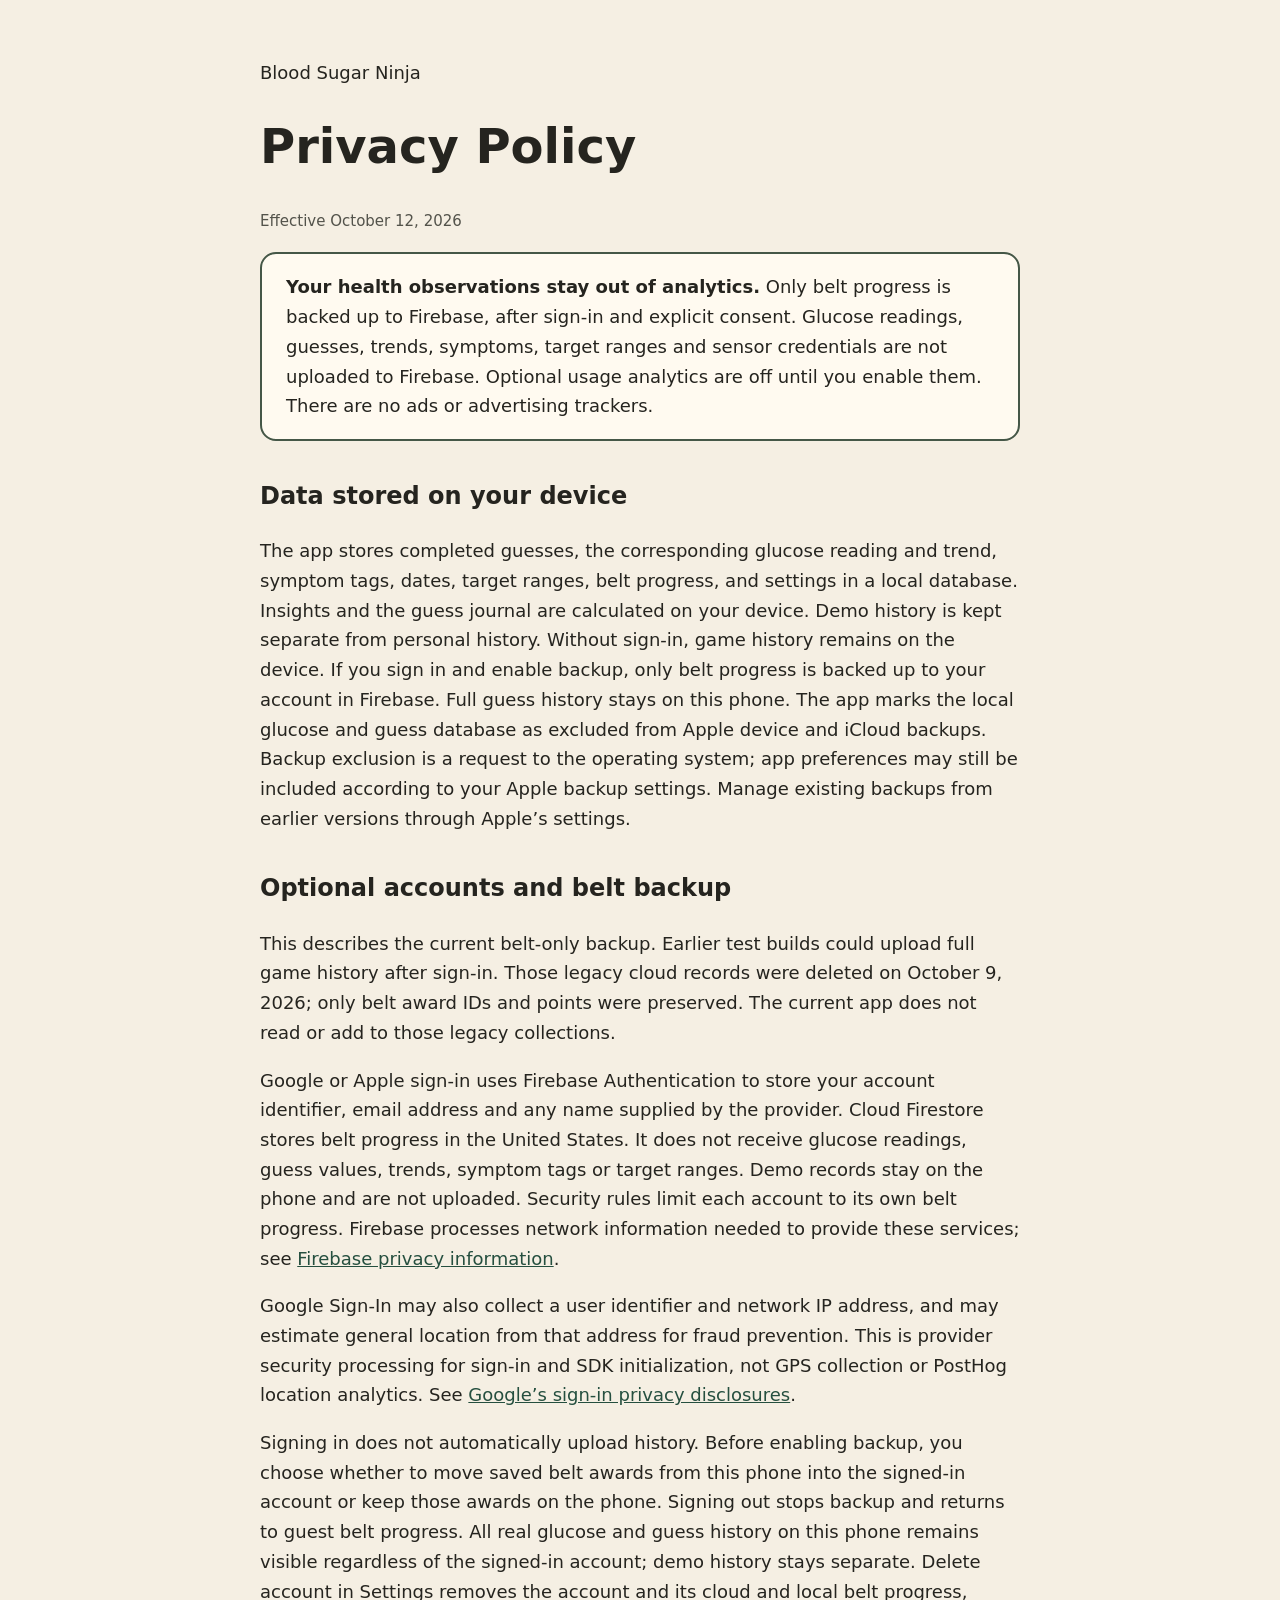
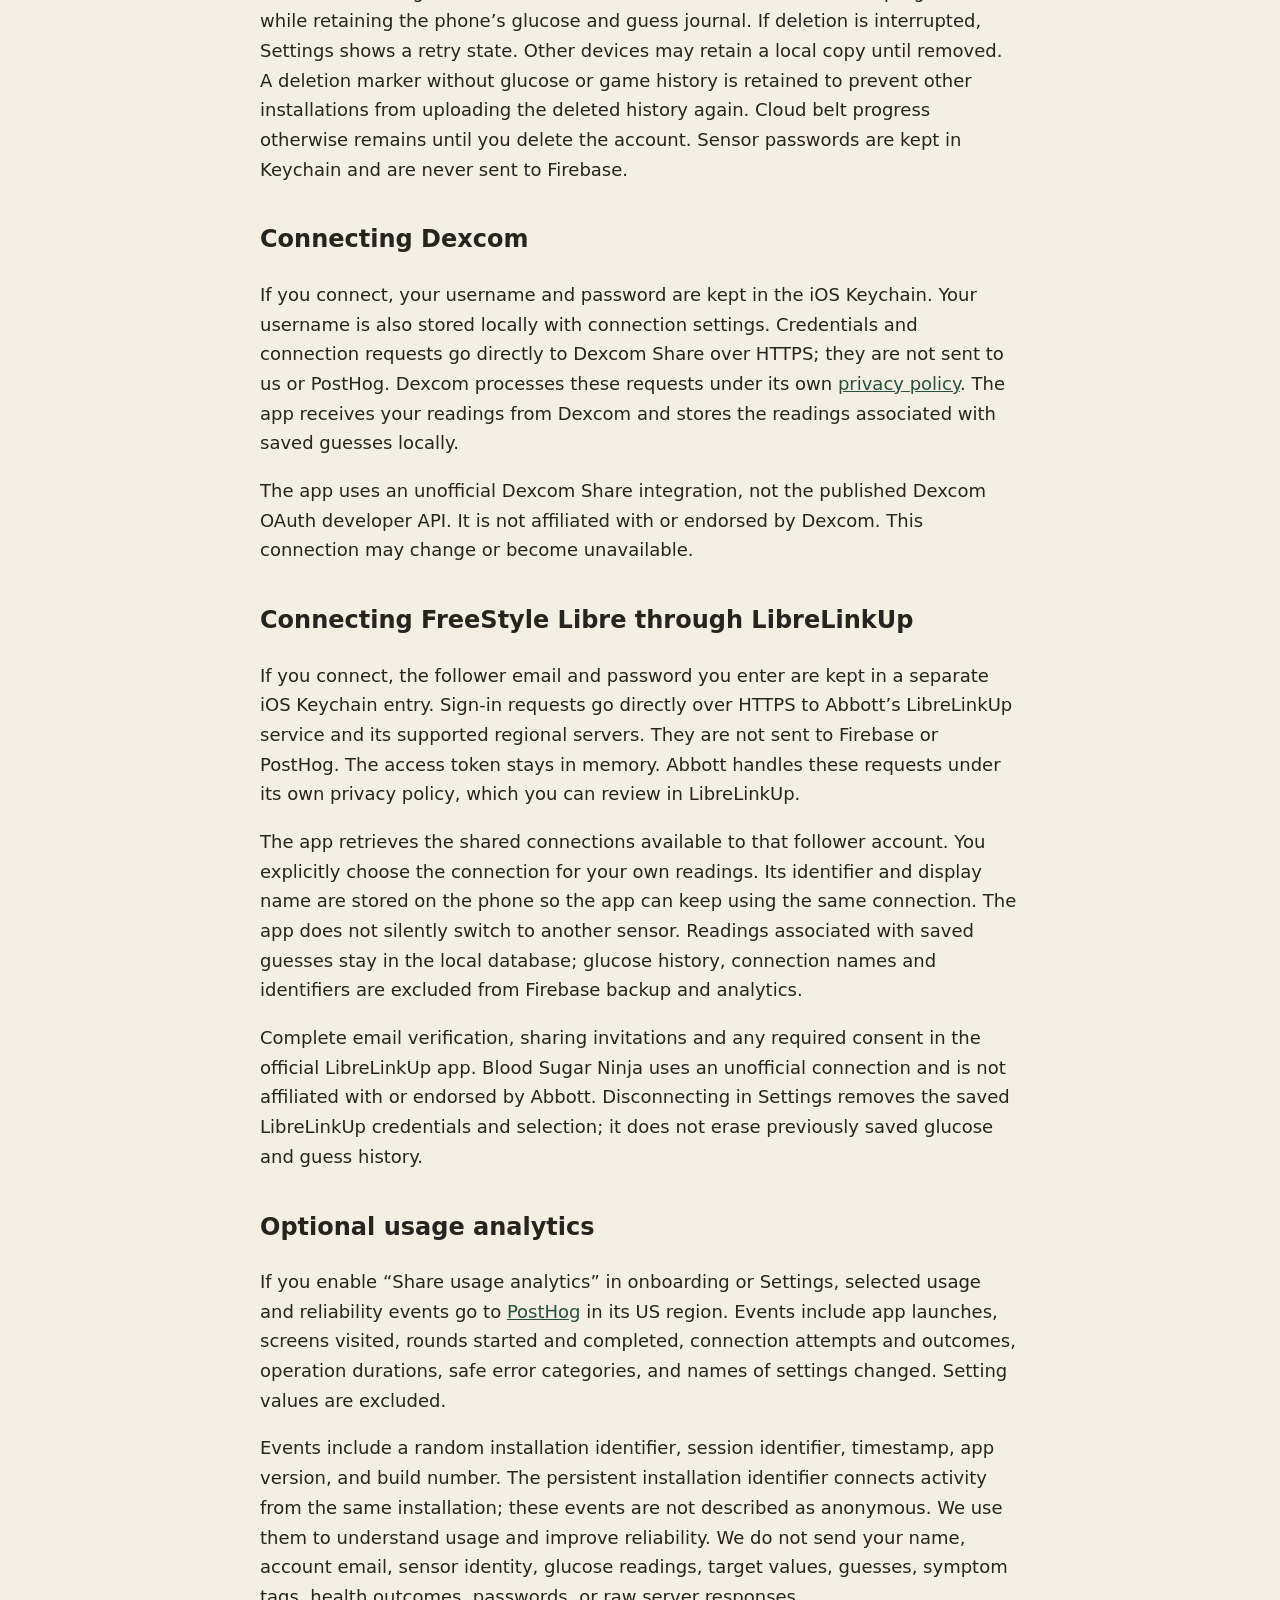
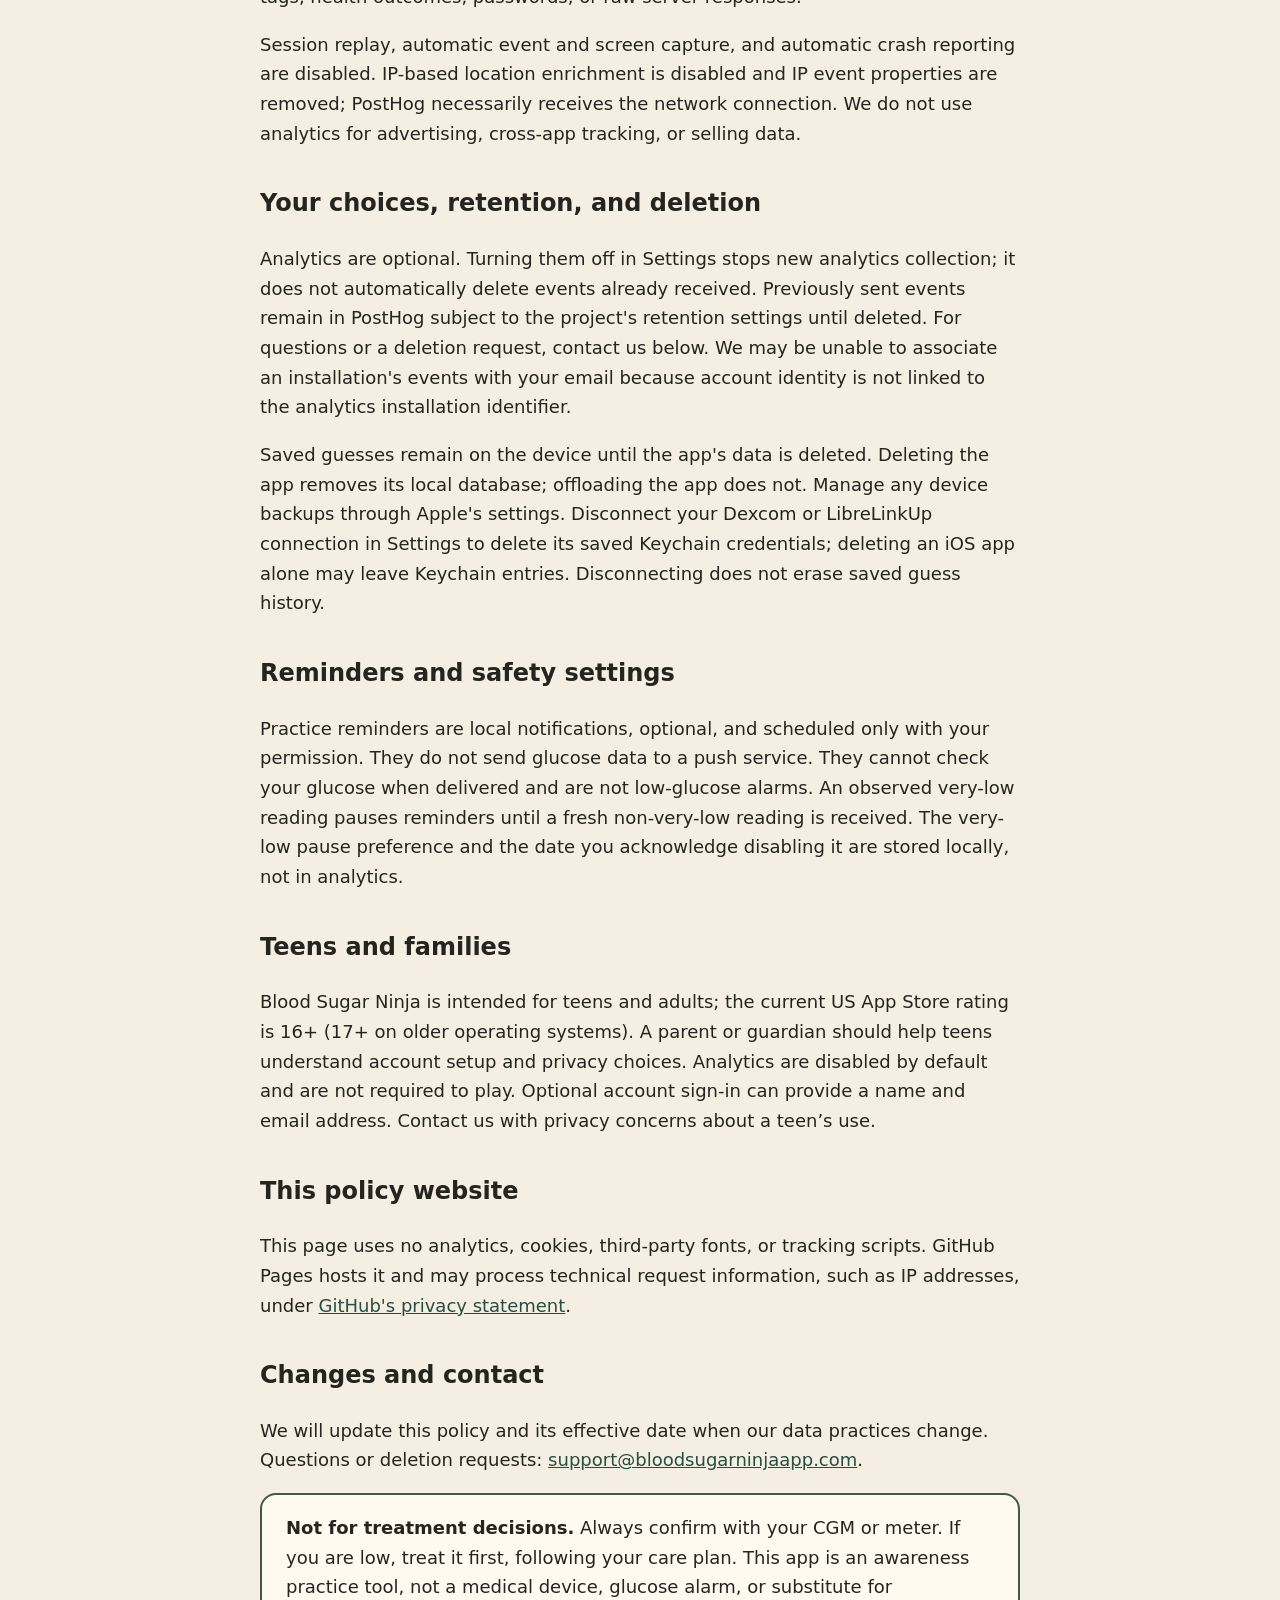
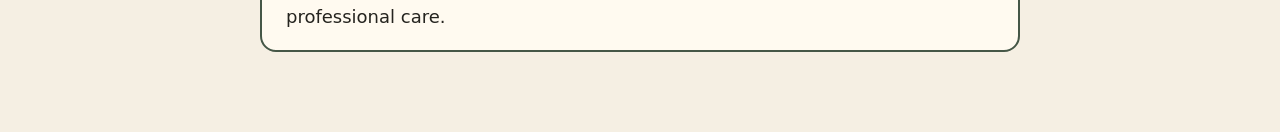
==== commit 611bcc15: "Explain Google sign-in provider security data" ====
--- a/privacy.html
+++ b/privacy.html
@@ -11,6 +11,7 @@
 <h2>Optional accounts and belt backup</h2>
 <p>This describes the current belt-only backup. Earlier test builds could upload full game history after sign-in. Those legacy cloud records were deleted on October 9, 2026; only belt award IDs and points were preserved. The current app does not read or add to those legacy collections.</p>
 <p>Google or Apple sign-in uses Firebase Authentication to store your account identifier, email address and any name supplied by the provider. Cloud Firestore stores belt progress in the United States. It does not receive glucose readings, guess values, trends, symptom tags or target ranges. Demo records stay on the phone and are not uploaded. Security rules limit each account to its own belt progress. Firebase processes network information needed to provide these services; see <a href="https://firebase.google.com/support/privacy">Firebase privacy information</a>.</p>
+<p>Google Sign-In may also collect a user identifier and network IP address, and may estimate general location from that address for fraud prevention. This is provider security processing for sign-in and SDK initialization, not GPS collection or PostHog location analytics. See <a href="https://developers.google.com/identity/sign-in/ios/app-privacy">Google’s sign-in privacy disclosures</a>.</p>
 <p>Signing in does not automatically upload history. Before enabling backup, you choose whether to move saved belt awards from this phone into the signed-in account or keep those awards on the phone. Signing out stops backup and returns to guest belt progress. All real glucose and guess history on this phone remains visible regardless of the signed-in account; demo history stays separate. Delete account in Settings removes the account and its cloud and local belt progress, while retaining the phone’s glucose and guess journal. If deletion is interrupted, Settings shows a retry state. Other devices may retain a local copy until removed. A deletion marker without glucose or game history is retained to prevent other installations from uploading the deleted history again. Cloud belt progress otherwise remains until you delete the account. Sensor passwords are kept in Keychain and are never sent to Firebase.</p>
 <h2>Connecting Dexcom</h2>
 <p>If you connect, your username and password are kept in the iOS Keychain. Your username is also stored locally with connection settings. Credentials and connection requests go directly to Dexcom Share over HTTPS; they are not sent to us or PostHog. Dexcom processes these requests under its own <a href="https://www.dexcom.com/en-us/legal/privacy-policy">privacy policy</a>. The app receives your readings from Dexcom and stores the readings associated with saved guesses locally.</p>
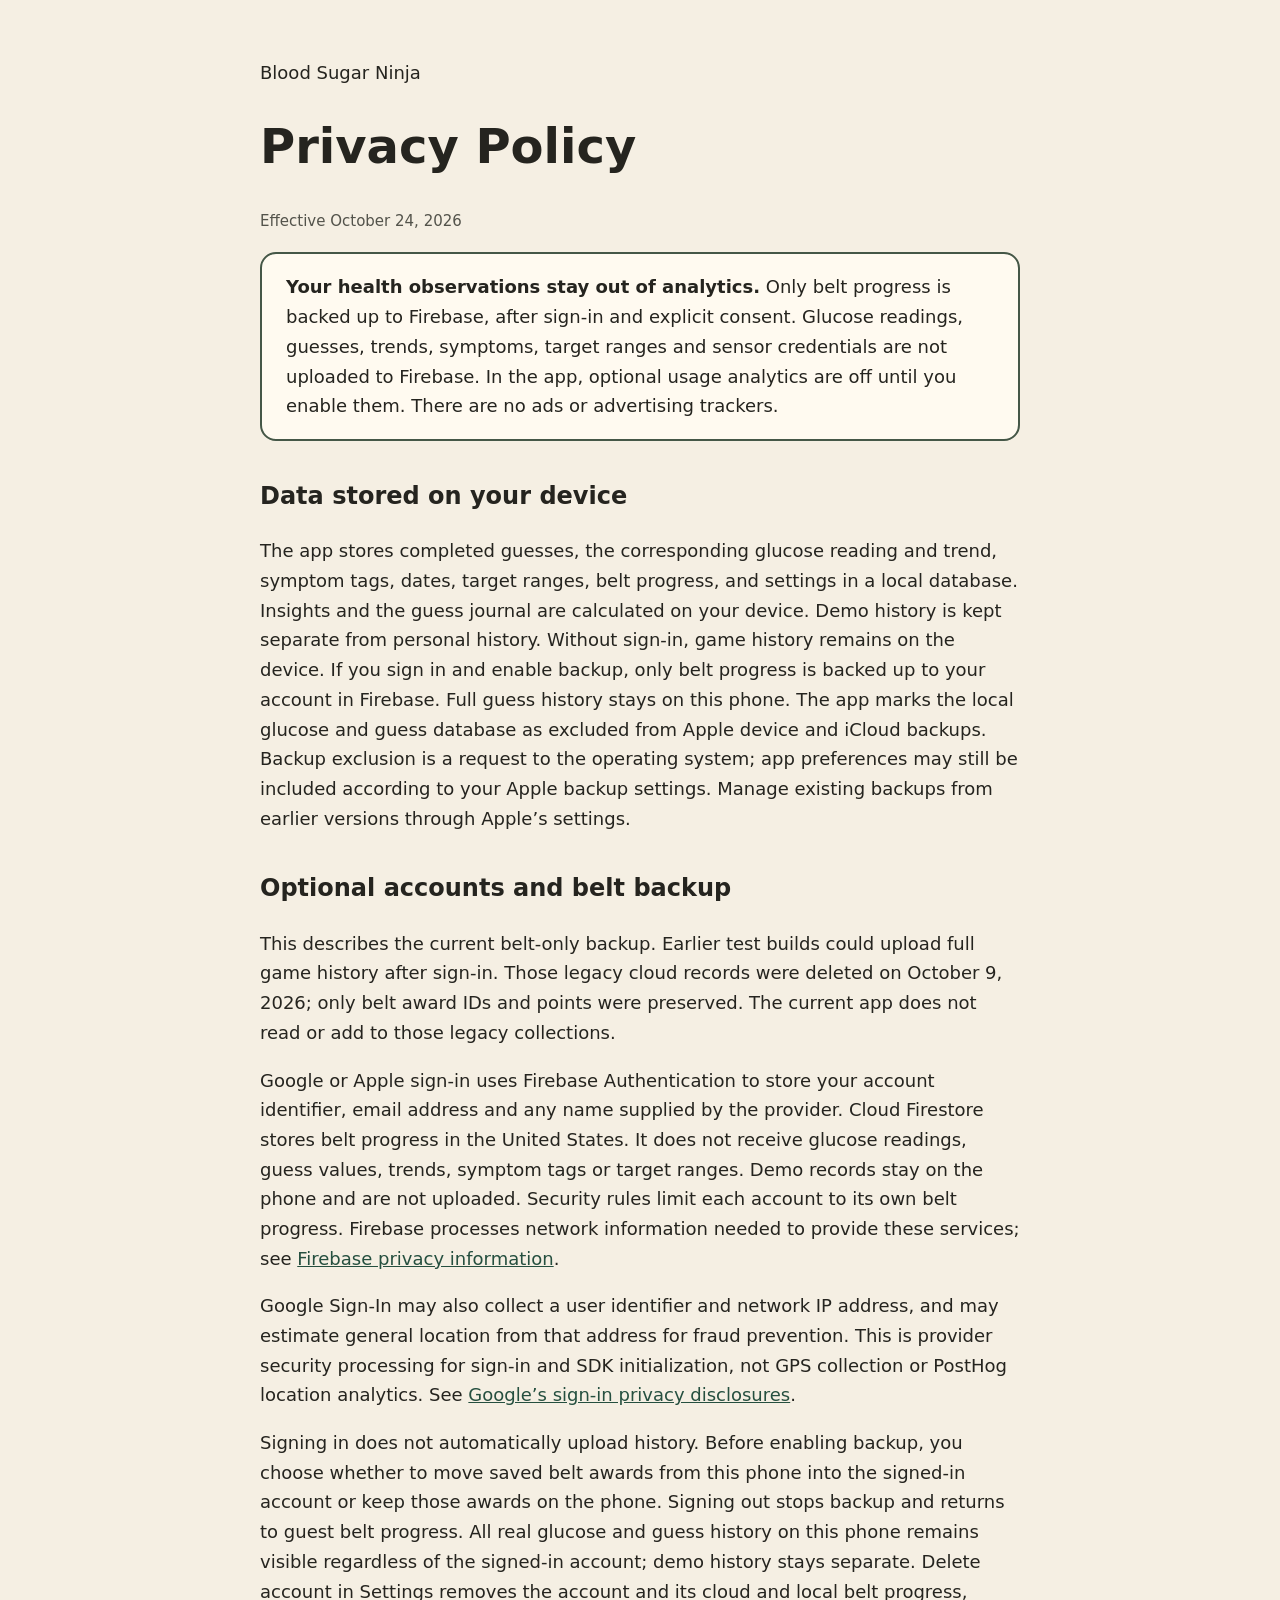
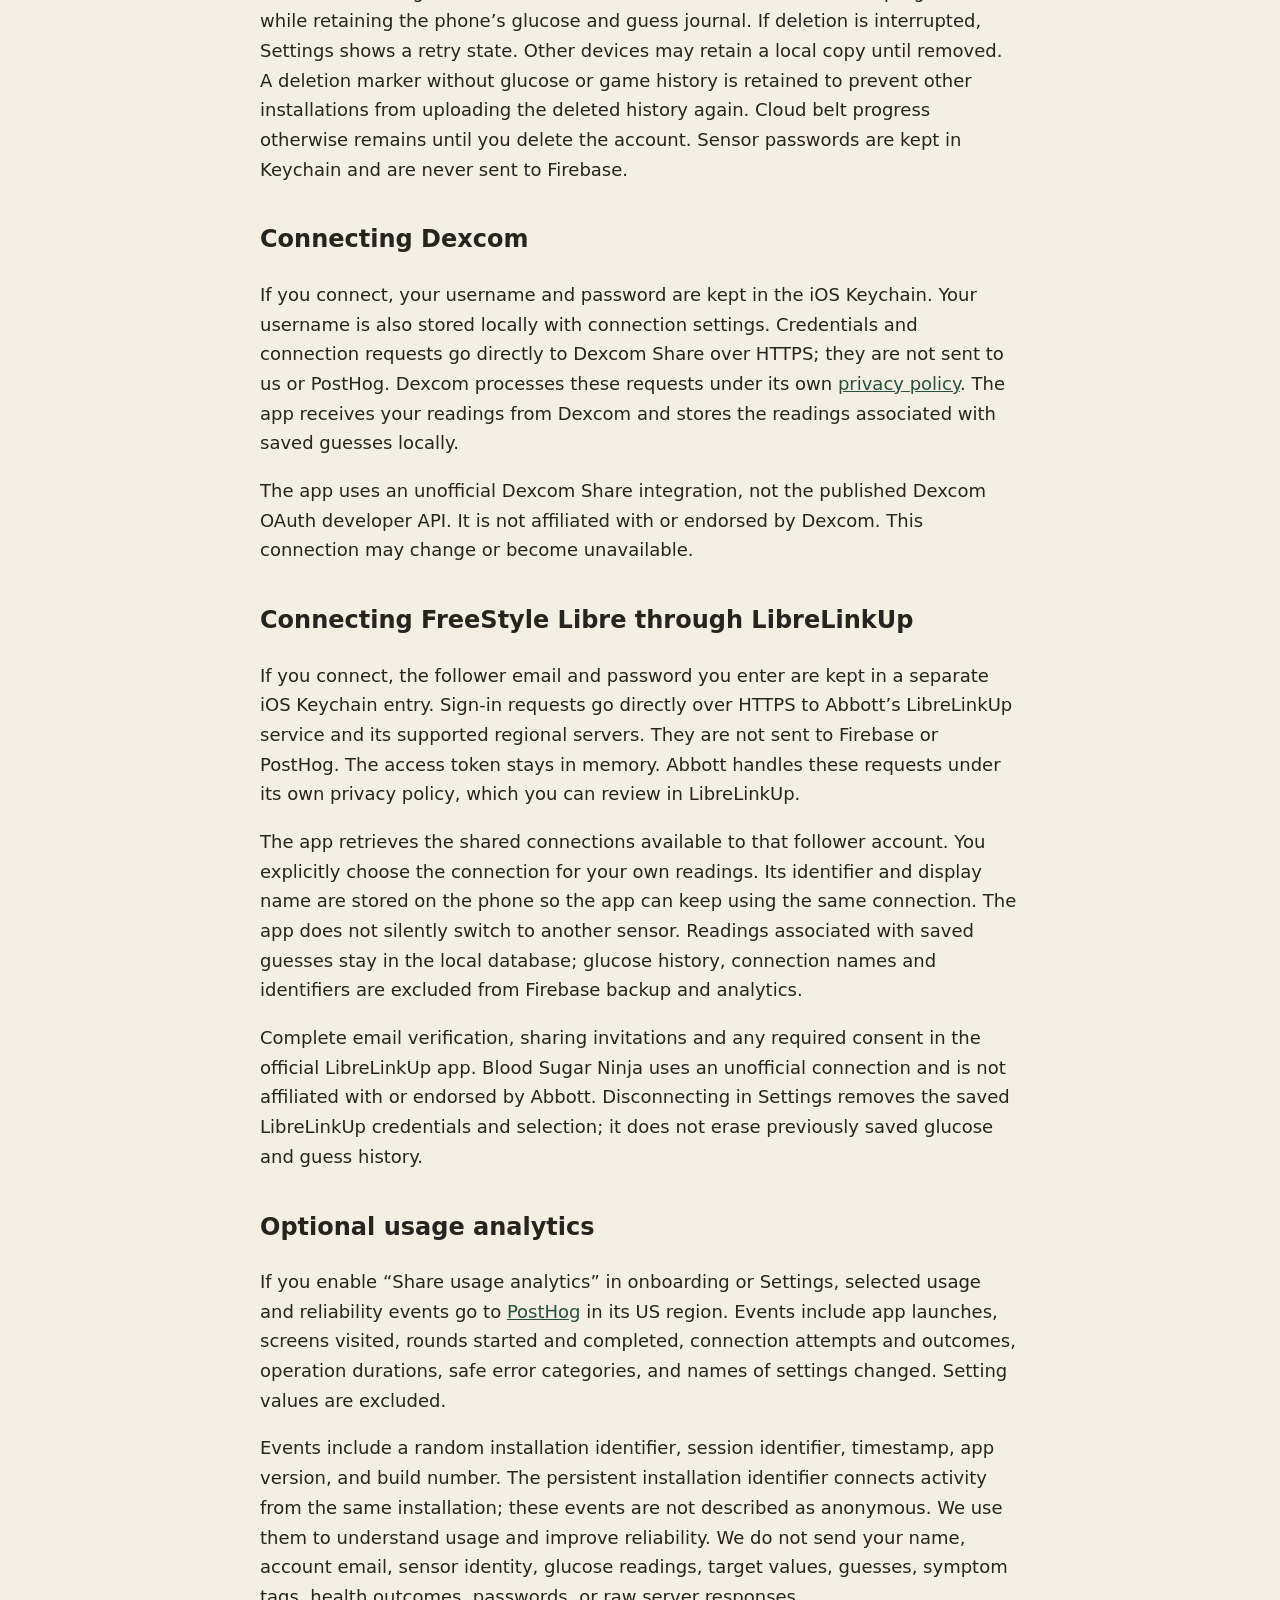
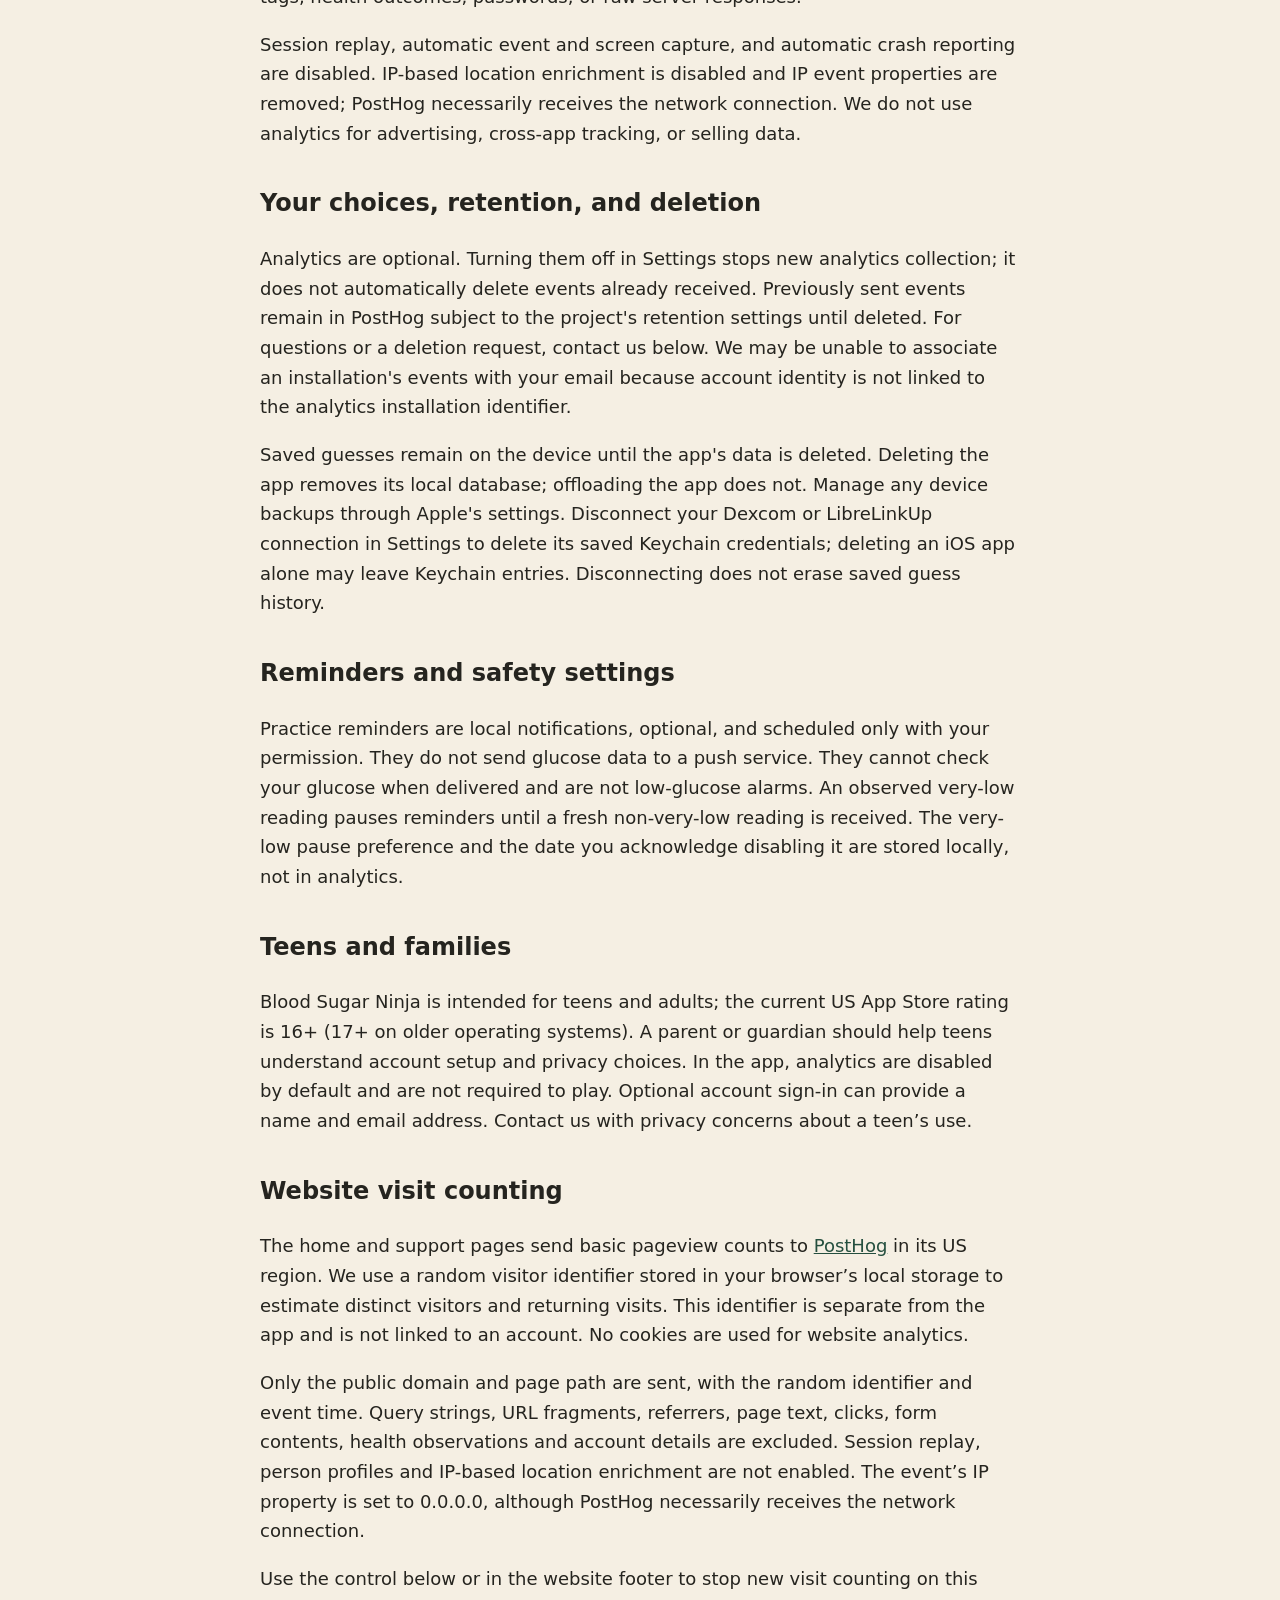
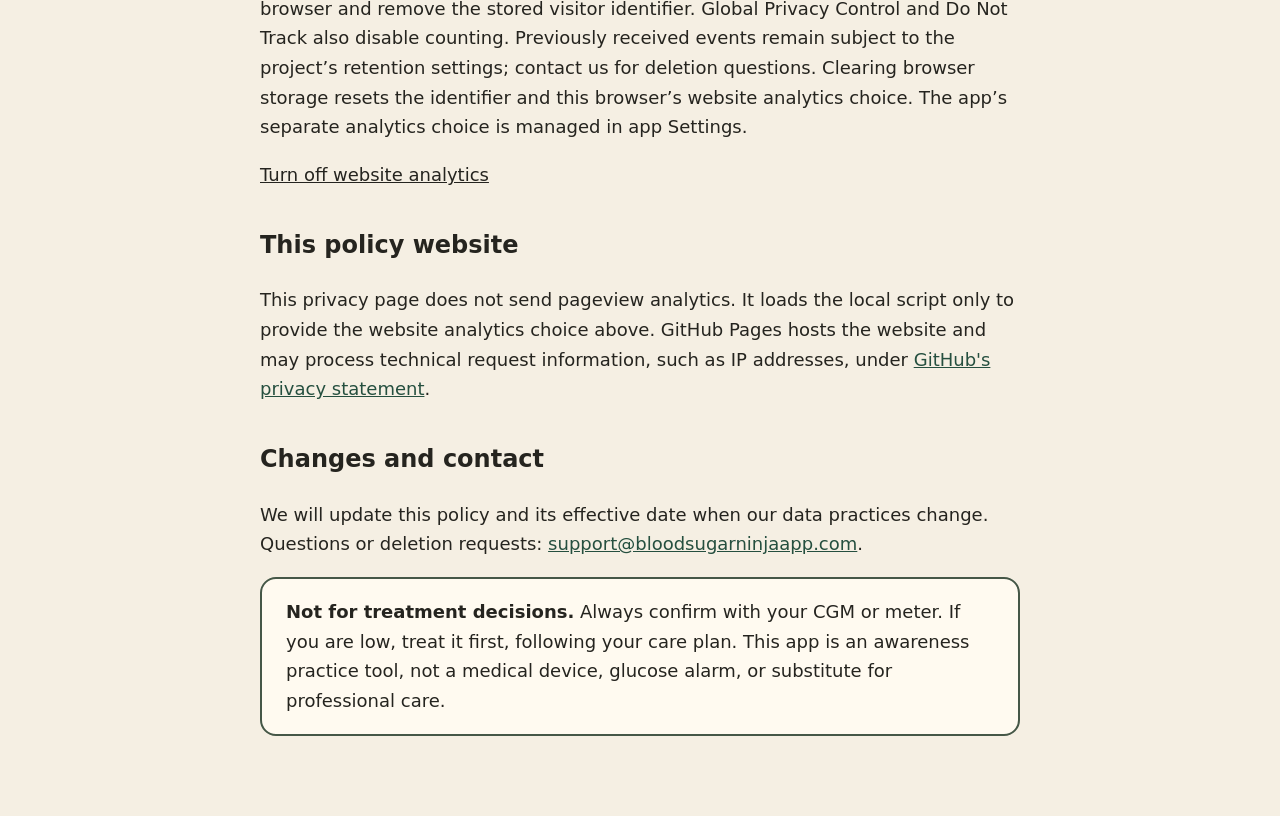
==== commit fe50e852: "Count website visits in shared PostHog dashboard" ====
--- a/privacy.html
+++ b/privacy.html
@@ -4,8 +4,8 @@
 <meta name="description" content="How Blood Sugar Ninja handles glucose readings, saved guesses, optional analytics, and your privacy choices.">
 <style>body{font:18px/1.65 system-ui,sans-serif;background:#f5efe3;color:#25241f;margin:0}main{max-width:760px;margin:auto;padding:40px 24px 80px}h1{font-size:clamp(32px,7vw,48px);line-height:1.1}h2{font-size:24px;margin-top:36px}a{color:#254f3f}aside{padding:18px 24px;border:2px solid #455747;border-radius:16px;background:#fffaf0}small{color:#53534b}</style>
 </head><body><main>
-<p>Blood Sugar Ninja</p><h1>Privacy Policy</h1><p><small>Effective October 12, 2026</small></p>
-<aside><strong>Your health observations stay out of analytics.</strong> Only belt progress is backed up to Firebase, after sign-in and explicit consent. Glucose readings, guesses, trends, symptoms, target ranges and sensor credentials are not uploaded to Firebase. Optional usage analytics are off until you enable them. There are no ads or advertising trackers.</aside>
+<p>Blood Sugar Ninja</p><h1>Privacy Policy</h1><p><small>Effective October 24, 2026</small></p>
+<aside><strong>Your health observations stay out of analytics.</strong> Only belt progress is backed up to Firebase, after sign-in and explicit consent. Glucose readings, guesses, trends, symptoms, target ranges and sensor credentials are not uploaded to Firebase. In the app, optional usage analytics are off until you enable them. There are no ads or advertising trackers.</aside>
 <h2>Data stored on your device</h2>
 <p>The app stores completed guesses, the corresponding glucose reading and trend, symptom tags, dates, target ranges, belt progress, and settings in a local database. Insights and the guess journal are calculated on your device. Demo history is kept separate from personal history. Without sign-in, game history remains on the device. If you sign in and enable backup, only belt progress is backed up to your account in Firebase. Full guess history stays on this phone. The app marks the local glucose and guess database as excluded from Apple device and iCloud backups. Backup exclusion is a request to the operating system; app preferences may still be included according to your Apple backup settings. Manage existing backups from earlier versions through Apple’s settings.</p>
 <h2>Optional accounts and belt backup</h2>
@@ -30,10 +30,16 @@
 <h2>Reminders and safety settings</h2>
 <p>Practice reminders are local notifications, optional, and scheduled only with your permission. They do not send glucose data to a push service. They cannot check your glucose when delivered and are not low-glucose alarms. An observed very-low reading pauses reminders until a fresh non-very-low reading is received. The very-low pause preference and the date you acknowledge disabling it are stored locally, not in analytics.</p>
 <h2>Teens and families</h2>
-<p>Blood Sugar Ninja is intended for teens and adults; the current US App Store rating is 16+ (17+ on older operating systems). A parent or guardian should help teens understand account setup and privacy choices. Analytics are disabled by default and are not required to play. Optional account sign-in can provide a name and email address. Contact us with privacy concerns about a teen’s use.</p>
+<p>Blood Sugar Ninja is intended for teens and adults; the current US App Store rating is 16+ (17+ on older operating systems). A parent or guardian should help teens understand account setup and privacy choices. In the app, analytics are disabled by default and are not required to play. Optional account sign-in can provide a name and email address. Contact us with privacy concerns about a teen’s use.</p>
+<h2>Website visit counting</h2>
+<p>The home and support pages send basic pageview counts to <a href="https://posthog.com/privacy">PostHog</a> in its US region. We use a random visitor identifier stored in your browser’s local storage to estimate distinct visitors and returning visits. This identifier is separate from the app and is not linked to an account. No cookies are used for website analytics.</p>
+<p>Only the public domain and page path are sent, with the random identifier and event time. Query strings, URL fragments, referrers, page text, clicks, form contents, health observations and account details are excluded. Session replay, person profiles and IP-based location enrichment are not enabled. The event’s IP property is set to 0.0.0.0, although PostHog necessarily receives the network connection.</p>
+<p>Use the control below or in the website footer to stop new visit counting on this browser and remove the stored visitor identifier. Global Privacy Control and Do Not Track also disable counting. Previously received events remain subject to the project’s retention settings; contact us for deletion questions. Clearing browser storage resets the identifier and this browser’s website analytics choice. The app’s separate analytics choice is managed in app Settings.</p>
+<p><button type="button" data-website-analytics hidden style="font:inherit;color:inherit;background:none;border:0;padding:0;text-decoration:underline;cursor:pointer">Website analytics</button></p>
 <h2>This policy website</h2>
-<p>This page uses no analytics, cookies, third-party fonts, or tracking scripts. GitHub Pages hosts it and may process technical request information, such as IP addresses, under <a href="https://docs.github.com/en/site-policy/privacy-policies/github-general-privacy-statement">GitHub's privacy statement</a>.</p>
+<p>This privacy page does not send pageview analytics. It loads the local script only to provide the website analytics choice above. GitHub Pages hosts the website and may process technical request information, such as IP addresses, under <a href="https://docs.github.com/en/site-policy/privacy-policies/github-general-privacy-statement">GitHub's privacy statement</a>.</p>
 <h2>Changes and contact</h2>
 <p>We will update this policy and its effective date when our data practices change. Questions or deletion requests: <a href="mailto:support@bloodsugarninjaapp.com">support@bloodsugarninjaapp.com</a>.</p>
 <aside><strong>Not for treatment decisions.</strong> Always confirm with your CGM or meter. If you are low, treat it first, following your care plan. This app is an awareness practice tool, not a medical device, glucose alarm, or substitute for professional care.</aside>
-</main></body></html>
+</main>  <script src="website-analytics.js?v=20261024" defer></script>
+</body></html>
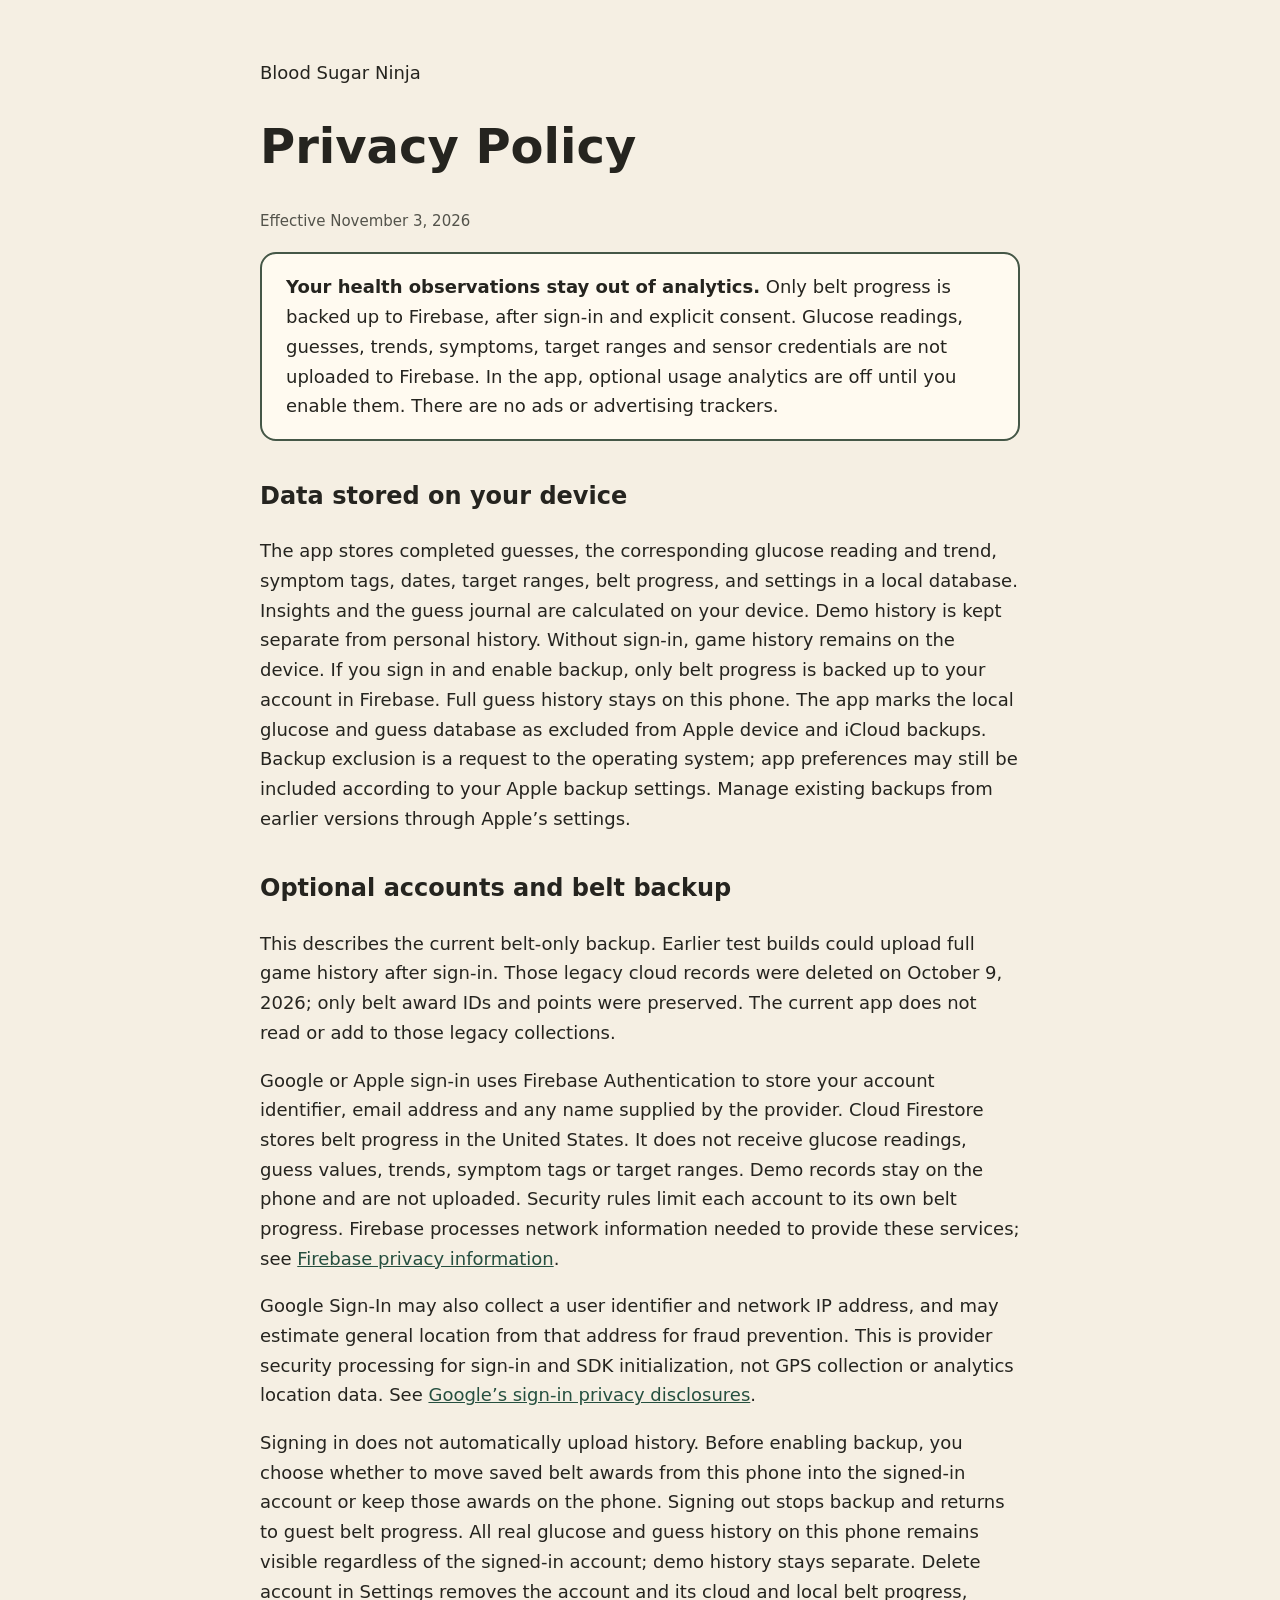
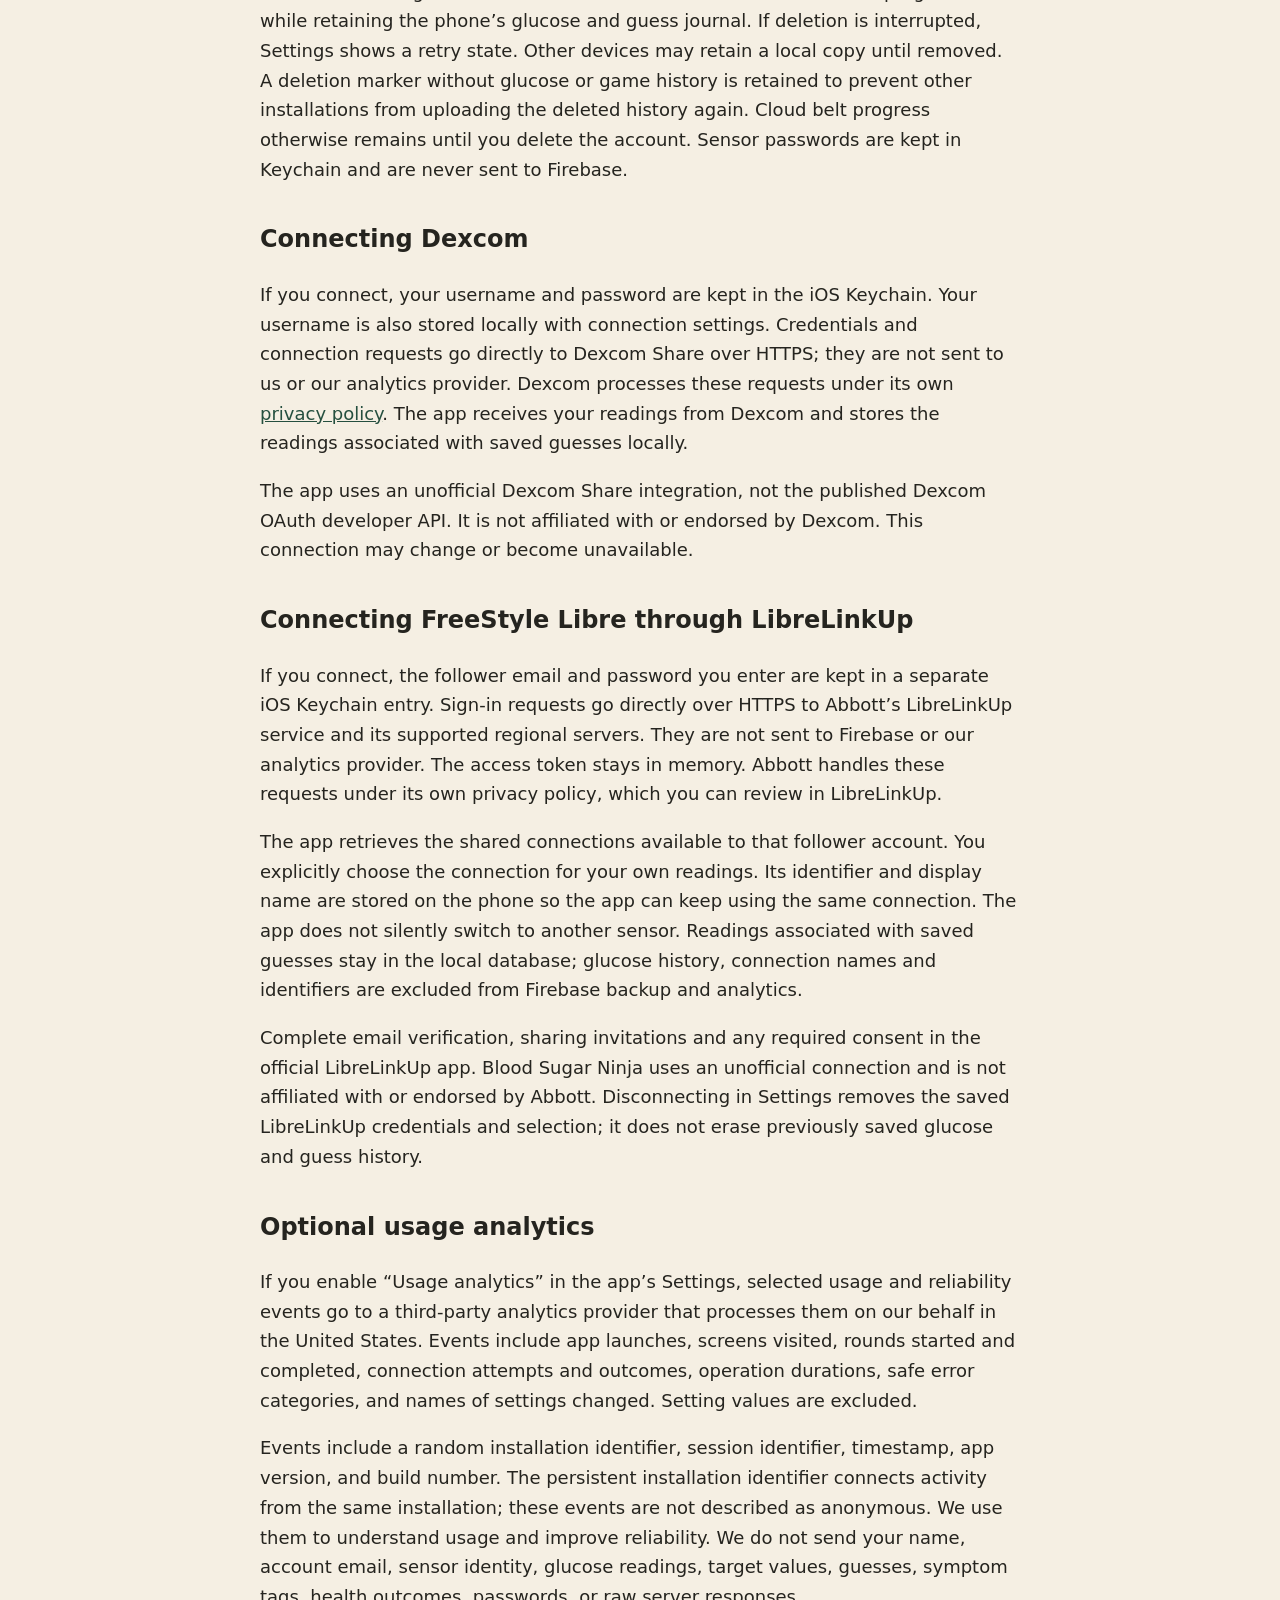
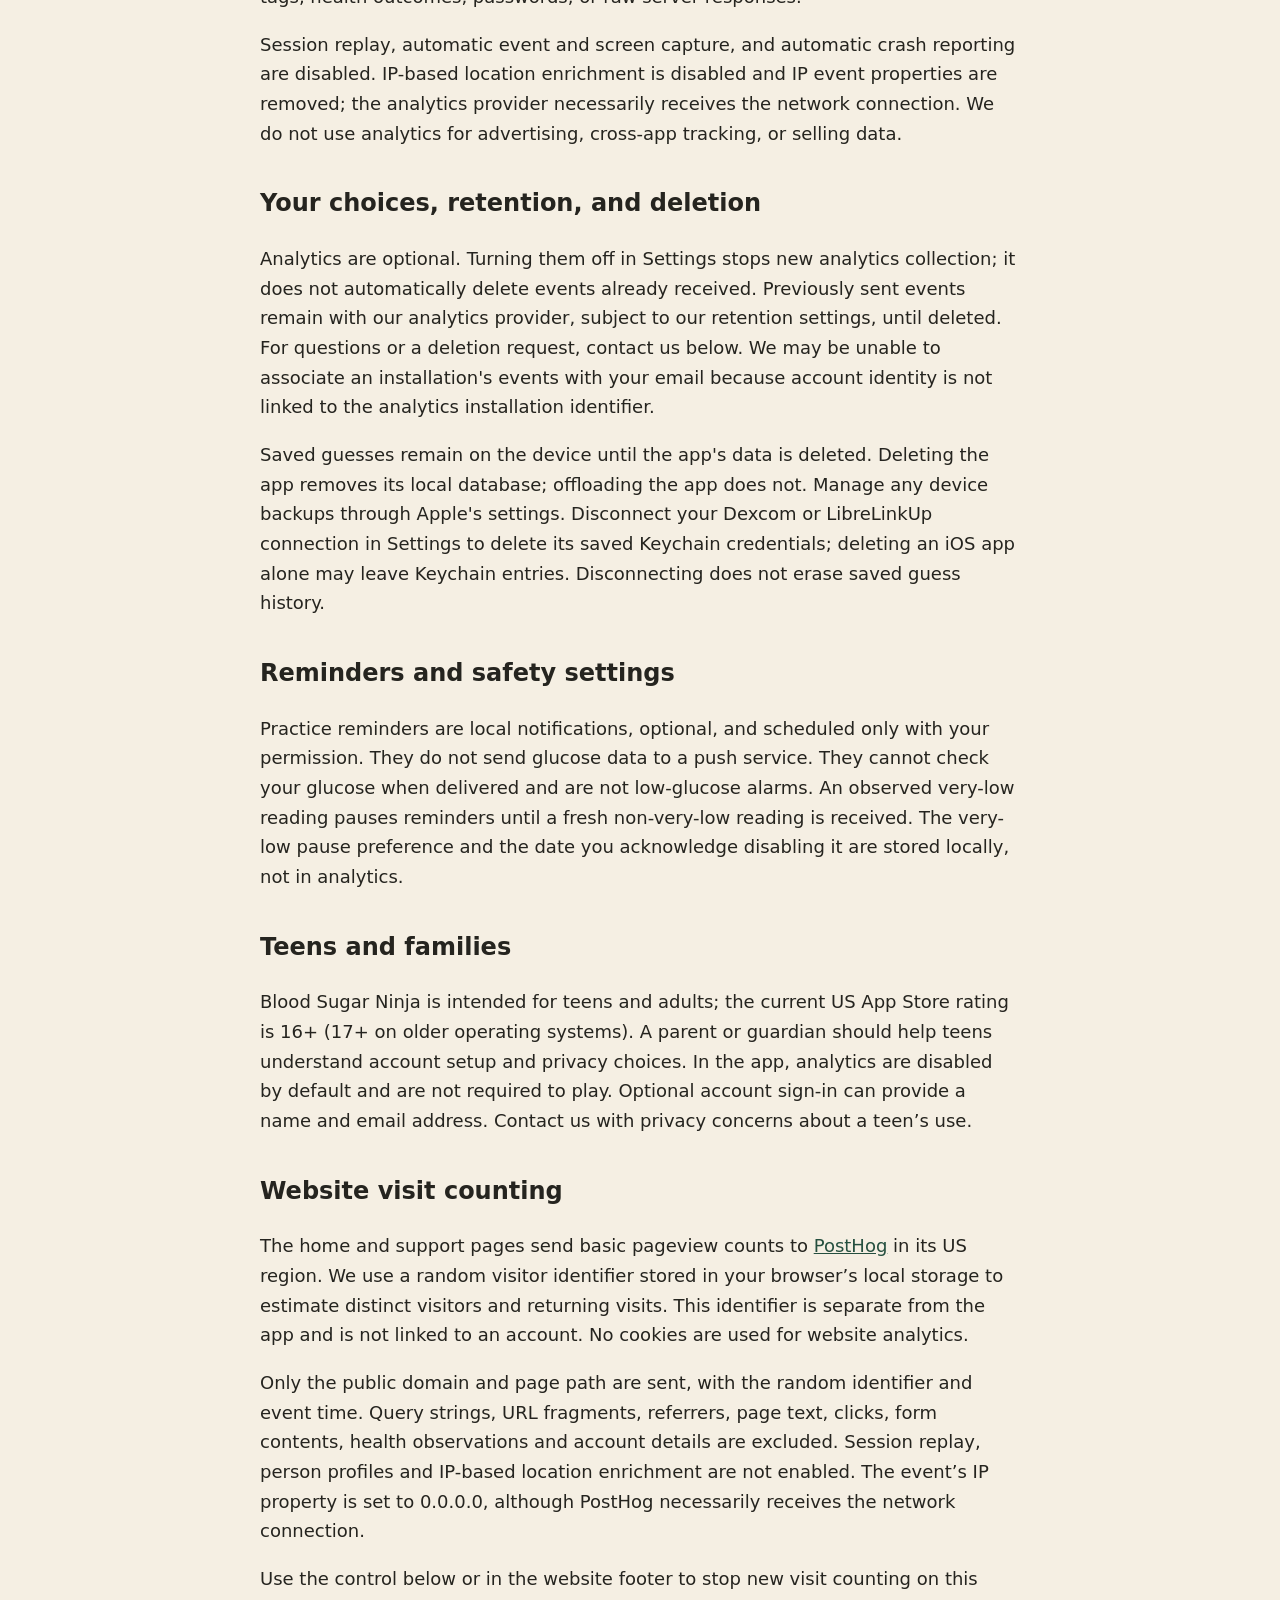
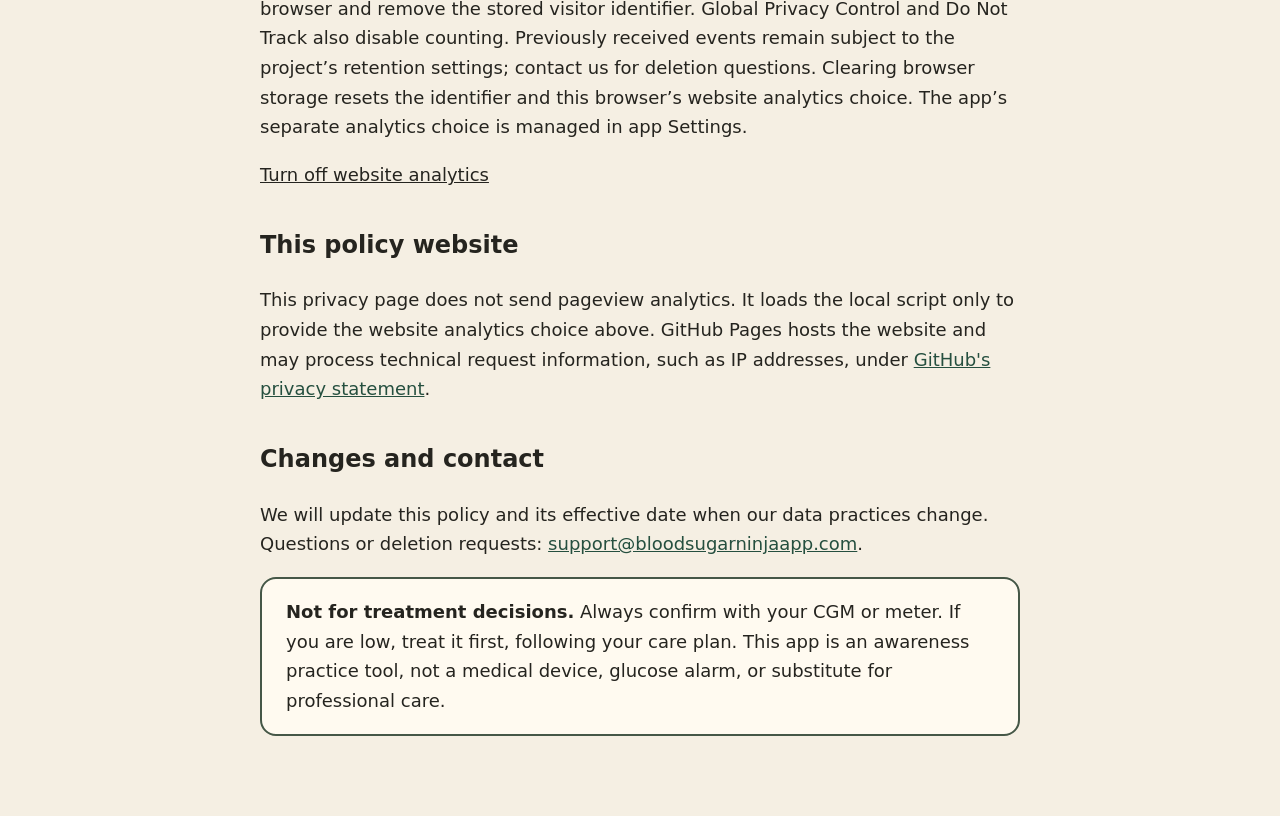
==== commit 5c80fd7c: "Match privacy policy to the App Review analytics change The app no longer offers analytics during on" ====
--- a/privacy.html
+++ b/privacy.html
@@ -2,30 +2,43 @@
 <html lang="en"><head><meta charset="utf-8"><meta name="viewport" content="width=device-width, initial-scale=1">
 <title>Blood Sugar Ninja — Privacy Policy</title>
 <meta name="description" content="How Blood Sugar Ninja handles glucose readings, saved guesses, optional analytics, and your privacy choices.">
+<link rel="canonical" href="https://bloodsugarninjaapp.com/privacy.html">
+<meta property="og:type" content="website">
+<meta property="og:site_name" content="Blood Sugar Ninja">
+<meta property="og:title" content="Blood Sugar Ninja — Privacy Policy">
+<meta property="og:description" content="How Blood Sugar Ninja handles glucose readings, saved guesses, optional analytics, and your privacy choices.">
+<meta property="og:url" content="https://bloodsugarninjaapp.com/privacy.html">
+<meta property="og:image" content="https://bloodsugarninjaapp.com/assets/ninja-hero.png">
+<meta property="og:image:alt" content="The friendly Blood Sugar Ninja mascot">
+<meta name="twitter:card" content="summary">
+<meta name="twitter:title" content="Blood Sugar Ninja — Privacy Policy">
+<meta name="twitter:description" content="How Blood Sugar Ninja handles glucose readings, saved guesses, optional analytics, and your privacy choices.">
+<meta name="twitter:image" content="https://bloodsugarninjaapp.com/assets/ninja-hero.png">
+<meta name="twitter:image:alt" content="The friendly Blood Sugar Ninja mascot">
 <style>body{font:18px/1.65 system-ui,sans-serif;background:#f5efe3;color:#25241f;margin:0}main{max-width:760px;margin:auto;padding:40px 24px 80px}h1{font-size:clamp(32px,7vw,48px);line-height:1.1}h2{font-size:24px;margin-top:36px}a{color:#254f3f}aside{padding:18px 24px;border:2px solid #455747;border-radius:16px;background:#fffaf0}small{color:#53534b}</style>
 </head><body><main>
-<p>Blood Sugar Ninja</p><h1>Privacy Policy</h1><p><small>Effective October 24, 2026</small></p>
+<p>Blood Sugar Ninja</p><h1>Privacy Policy</h1><p><small>Effective November 3, 2026</small></p>
 <aside><strong>Your health observations stay out of analytics.</strong> Only belt progress is backed up to Firebase, after sign-in and explicit consent. Glucose readings, guesses, trends, symptoms, target ranges and sensor credentials are not uploaded to Firebase. In the app, optional usage analytics are off until you enable them. There are no ads or advertising trackers.</aside>
 <h2>Data stored on your device</h2>
 <p>The app stores completed guesses, the corresponding glucose reading and trend, symptom tags, dates, target ranges, belt progress, and settings in a local database. Insights and the guess journal are calculated on your device. Demo history is kept separate from personal history. Without sign-in, game history remains on the device. If you sign in and enable backup, only belt progress is backed up to your account in Firebase. Full guess history stays on this phone. The app marks the local glucose and guess database as excluded from Apple device and iCloud backups. Backup exclusion is a request to the operating system; app preferences may still be included according to your Apple backup settings. Manage existing backups from earlier versions through Apple’s settings.</p>
 <h2>Optional accounts and belt backup</h2>
 <p>This describes the current belt-only backup. Earlier test builds could upload full game history after sign-in. Those legacy cloud records were deleted on October 9, 2026; only belt award IDs and points were preserved. The current app does not read or add to those legacy collections.</p>
 <p>Google or Apple sign-in uses Firebase Authentication to store your account identifier, email address and any name supplied by the provider. Cloud Firestore stores belt progress in the United States. It does not receive glucose readings, guess values, trends, symptom tags or target ranges. Demo records stay on the phone and are not uploaded. Security rules limit each account to its own belt progress. Firebase processes network information needed to provide these services; see <a href="https://firebase.google.com/support/privacy">Firebase privacy information</a>.</p>
-<p>Google Sign-In may also collect a user identifier and network IP address, and may estimate general location from that address for fraud prevention. This is provider security processing for sign-in and SDK initialization, not GPS collection or PostHog location analytics. See <a href="https://developers.google.com/identity/sign-in/ios/app-privacy">Google’s sign-in privacy disclosures</a>.</p>
+<p>Google Sign-In may also collect a user identifier and network IP address, and may estimate general location from that address for fraud prevention. This is provider security processing for sign-in and SDK initialization, not GPS collection or analytics location data. See <a href="https://developers.google.com/identity/sign-in/ios/app-privacy">Google’s sign-in privacy disclosures</a>.</p>
 <p>Signing in does not automatically upload history. Before enabling backup, you choose whether to move saved belt awards from this phone into the signed-in account or keep those awards on the phone. Signing out stops backup and returns to guest belt progress. All real glucose and guess history on this phone remains visible regardless of the signed-in account; demo history stays separate. Delete account in Settings removes the account and its cloud and local belt progress, while retaining the phone’s glucose and guess journal. If deletion is interrupted, Settings shows a retry state. Other devices may retain a local copy until removed. A deletion marker without glucose or game history is retained to prevent other installations from uploading the deleted history again. Cloud belt progress otherwise remains until you delete the account. Sensor passwords are kept in Keychain and are never sent to Firebase.</p>
 <h2>Connecting Dexcom</h2>
-<p>If you connect, your username and password are kept in the iOS Keychain. Your username is also stored locally with connection settings. Credentials and connection requests go directly to Dexcom Share over HTTPS; they are not sent to us or PostHog. Dexcom processes these requests under its own <a href="https://www.dexcom.com/en-us/legal/privacy-policy">privacy policy</a>. The app receives your readings from Dexcom and stores the readings associated with saved guesses locally.</p>
+<p>If you connect, your username and password are kept in the iOS Keychain. Your username is also stored locally with connection settings. Credentials and connection requests go directly to Dexcom Share over HTTPS; they are not sent to us or our analytics provider. Dexcom processes these requests under its own <a href="https://www.dexcom.com/en-us/legal/privacy-policy">privacy policy</a>. The app receives your readings from Dexcom and stores the readings associated with saved guesses locally.</p>
 <p>The app uses an unofficial Dexcom Share integration, not the published Dexcom OAuth developer API. It is not affiliated with or endorsed by Dexcom. This connection may change or become unavailable.</p>
 <h2>Connecting FreeStyle Libre through LibreLinkUp</h2>
-<p>If you connect, the follower email and password you enter are kept in a separate iOS Keychain entry. Sign-in requests go directly over HTTPS to Abbott’s LibreLinkUp service and its supported regional servers. They are not sent to Firebase or PostHog. The access token stays in memory. Abbott handles these requests under its own privacy policy, which you can review in LibreLinkUp.</p>
+<p>If you connect, the follower email and password you enter are kept in a separate iOS Keychain entry. Sign-in requests go directly over HTTPS to Abbott’s LibreLinkUp service and its supported regional servers. They are not sent to Firebase or our analytics provider. The access token stays in memory. Abbott handles these requests under its own privacy policy, which you can review in LibreLinkUp.</p>
 <p>The app retrieves the shared connections available to that follower account. You explicitly choose the connection for your own readings. Its identifier and display name are stored on the phone so the app can keep using the same connection. The app does not silently switch to another sensor. Readings associated with saved guesses stay in the local database; glucose history, connection names and identifiers are excluded from Firebase backup and analytics.</p>
 <p>Complete email verification, sharing invitations and any required consent in the official LibreLinkUp app. Blood Sugar Ninja uses an unofficial connection and is not affiliated with or endorsed by Abbott. Disconnecting in Settings removes the saved LibreLinkUp credentials and selection; it does not erase previously saved glucose and guess history.</p>
 <h2>Optional usage analytics</h2>
-<p>If you enable “Share usage analytics” in onboarding or Settings, selected usage and reliability events go to <a href="https://posthog.com/privacy">PostHog</a> in its US region. Events include app launches, screens visited, rounds started and completed, connection attempts and outcomes, operation durations, safe error categories, and names of settings changed. Setting values are excluded.</p>
+<p>If you enable “Usage analytics” in the app’s Settings, selected usage and reliability events go to a third-party analytics provider that processes them on our behalf in the United States. Events include app launches, screens visited, rounds started and completed, connection attempts and outcomes, operation durations, safe error categories, and names of settings changed. Setting values are excluded.</p>
 <p>Events include a random installation identifier, session identifier, timestamp, app version, and build number. The persistent installation identifier connects activity from the same installation; these events are not described as anonymous. We use them to understand usage and improve reliability. We do not send your name, account email, sensor identity, glucose readings, target values, guesses, symptom tags, health outcomes, passwords, or raw server responses.</p>
-<p>Session replay, automatic event and screen capture, and automatic crash reporting are disabled. IP-based location enrichment is disabled and IP event properties are removed; PostHog necessarily receives the network connection. We do not use analytics for advertising, cross-app tracking, or selling data.</p>
+<p>Session replay, automatic event and screen capture, and automatic crash reporting are disabled. IP-based location enrichment is disabled and IP event properties are removed; the analytics provider necessarily receives the network connection. We do not use analytics for advertising, cross-app tracking, or selling data.</p>
 <h2>Your choices, retention, and deletion</h2>
-<p>Analytics are optional. Turning them off in Settings stops new analytics collection; it does not automatically delete events already received. Previously sent events remain in PostHog subject to the project's retention settings until deleted. For questions or a deletion request, contact us below. We may be unable to associate an installation's events with your email because account identity is not linked to the analytics installation identifier.</p>
+<p>Analytics are optional. Turning them off in Settings stops new analytics collection; it does not automatically delete events already received. Previously sent events remain with our analytics provider, subject to our retention settings, until deleted. For questions or a deletion request, contact us below. We may be unable to associate an installation's events with your email because account identity is not linked to the analytics installation identifier.</p>
 <p>Saved guesses remain on the device until the app's data is deleted. Deleting the app removes its local database; offloading the app does not. Manage any device backups through Apple's settings. Disconnect your Dexcom or LibreLinkUp connection in Settings to delete its saved Keychain credentials; deleting an iOS app alone may leave Keychain entries. Disconnecting does not erase saved guess history.</p>
 <h2>Reminders and safety settings</h2>
 <p>Practice reminders are local notifications, optional, and scheduled only with your permission. They do not send glucose data to a push service. They cannot check your glucose when delivered and are not low-glucose alarms. An observed very-low reading pauses reminders until a fresh non-very-low reading is received. The very-low pause preference and the date you acknowledge disabling it are stored locally, not in analytics.</p>
